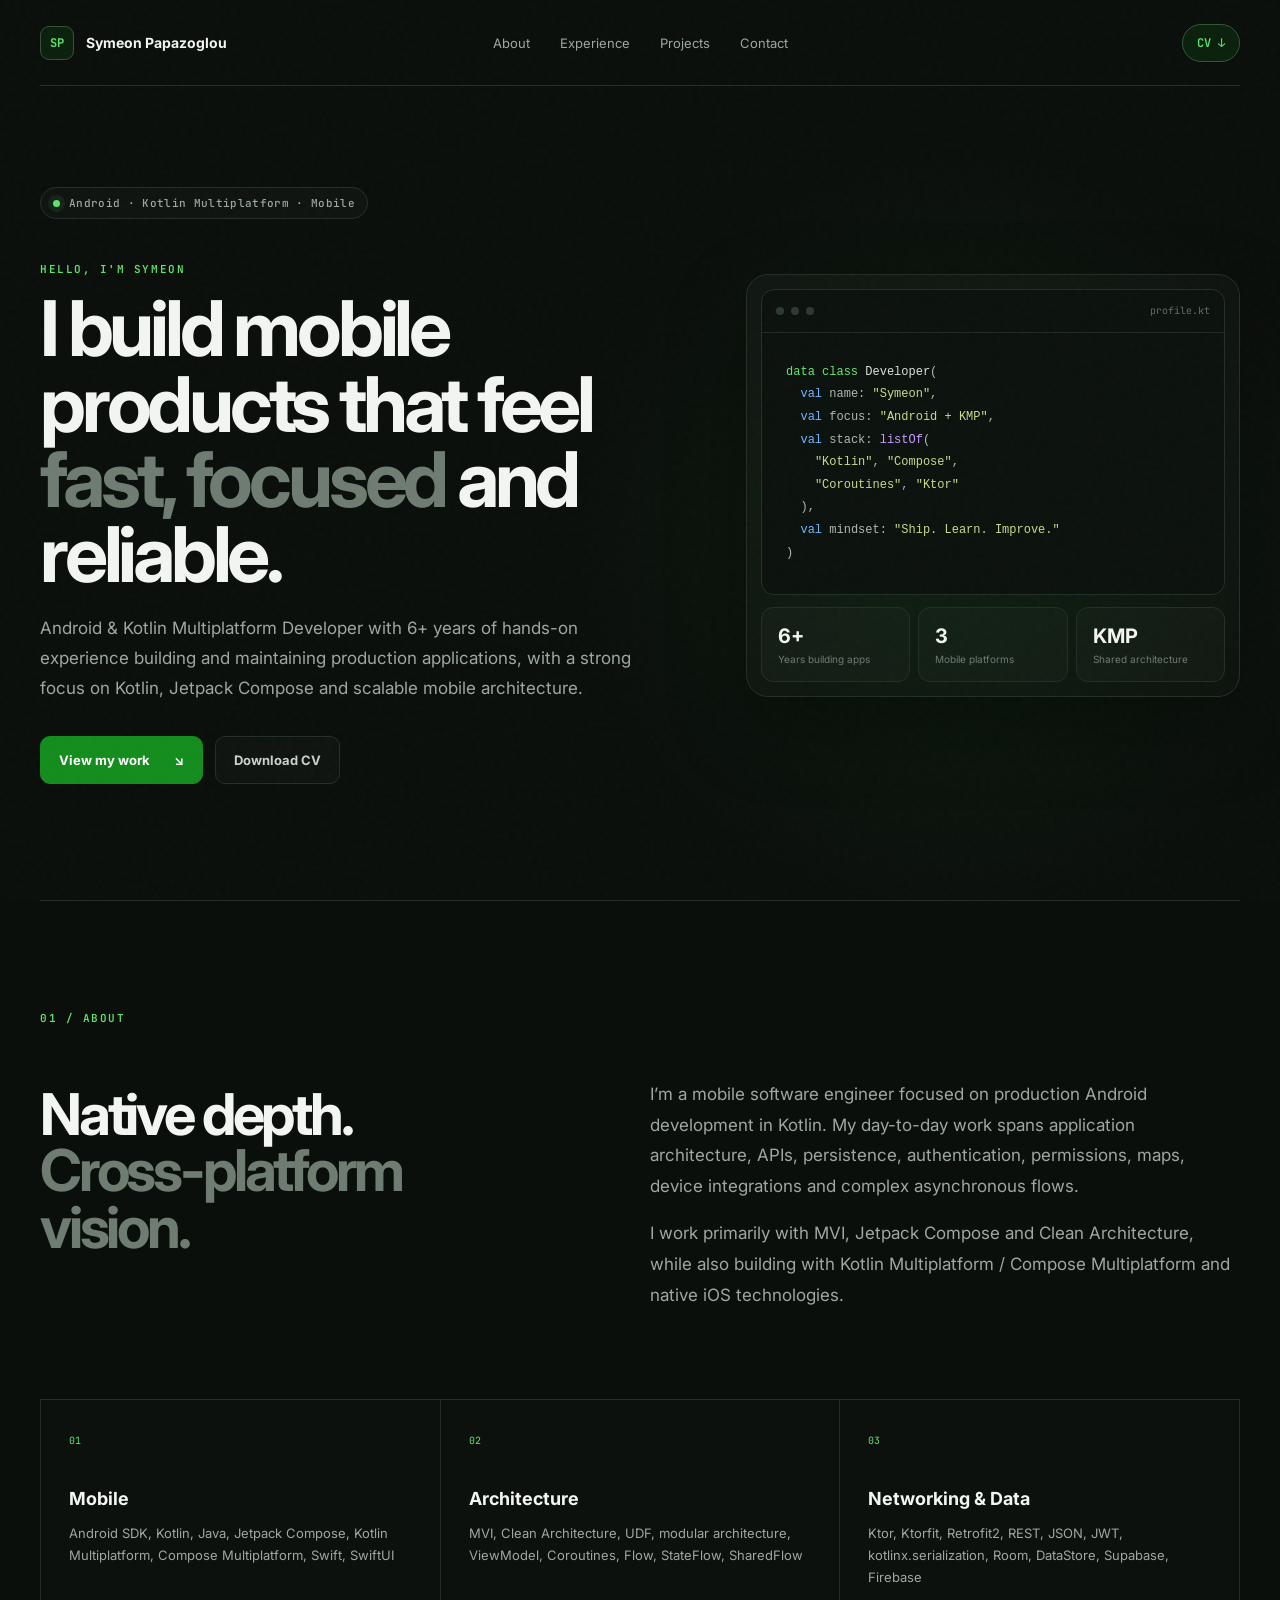
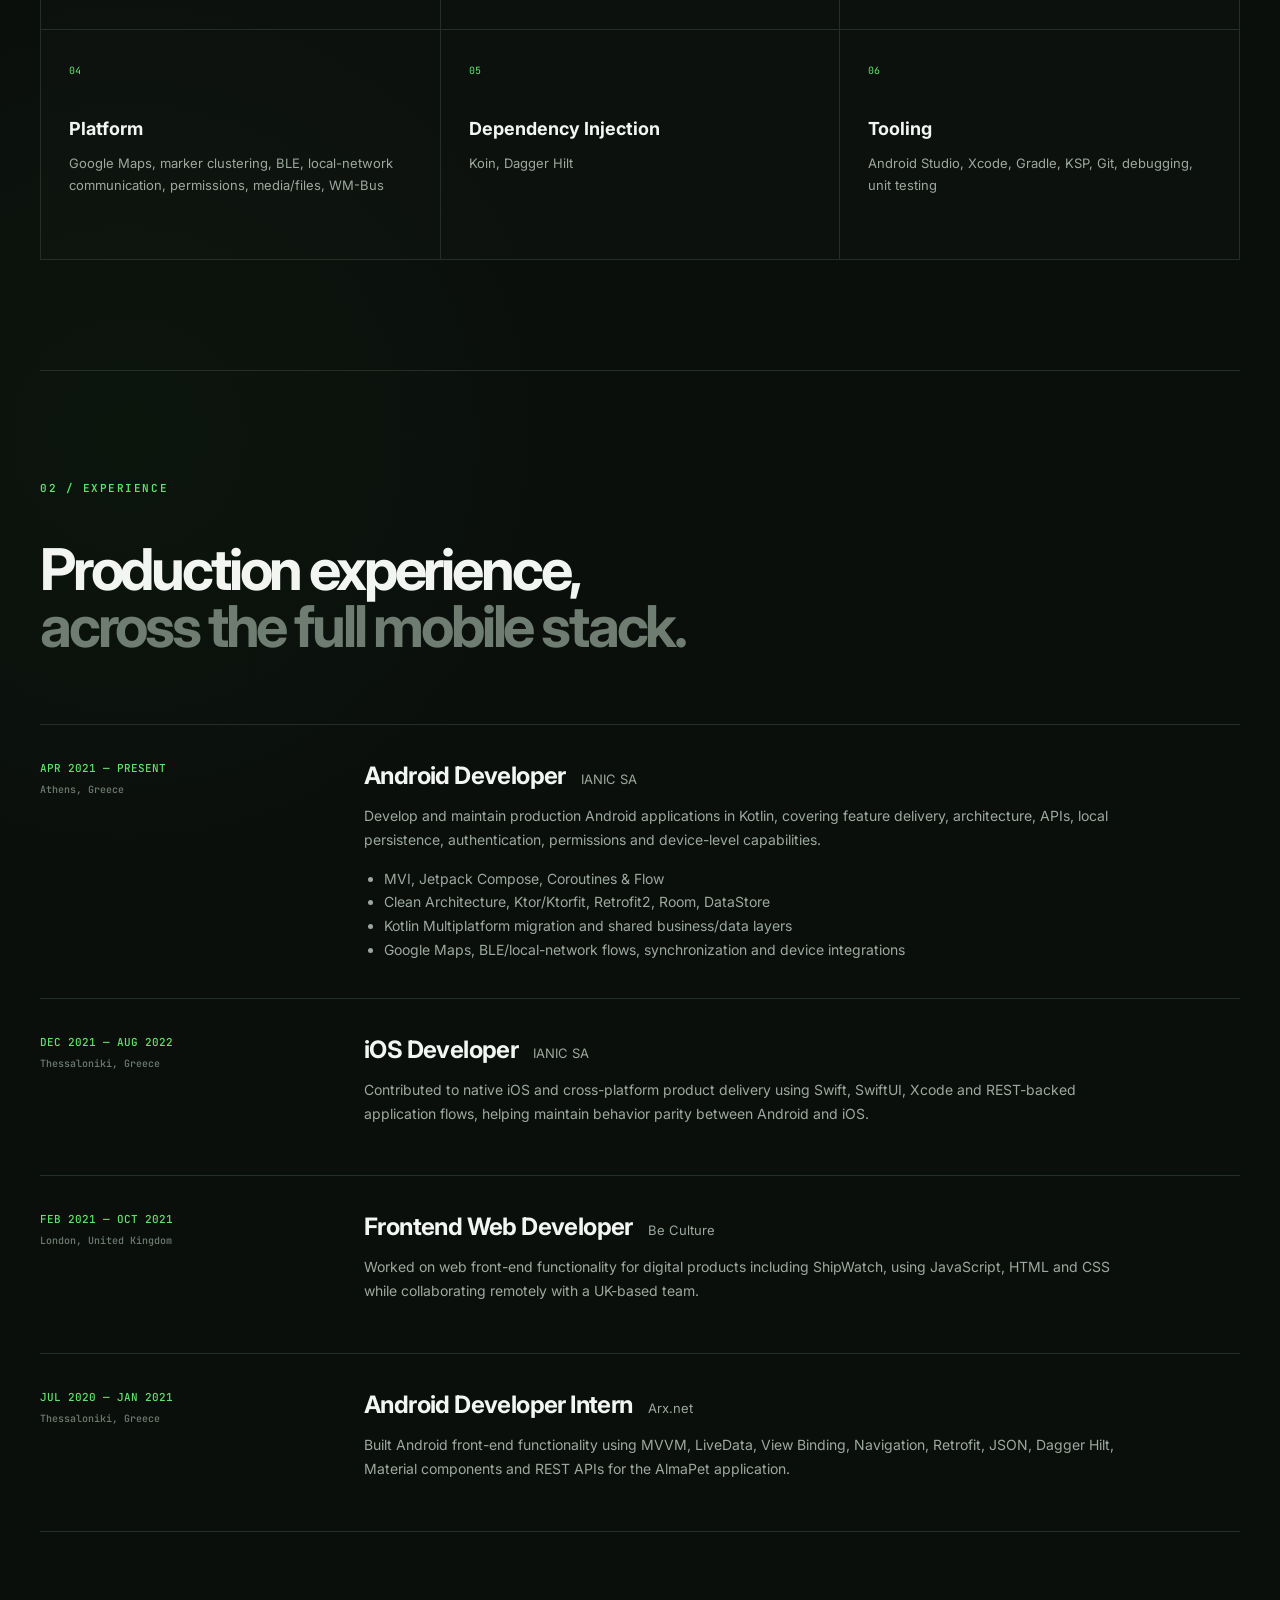
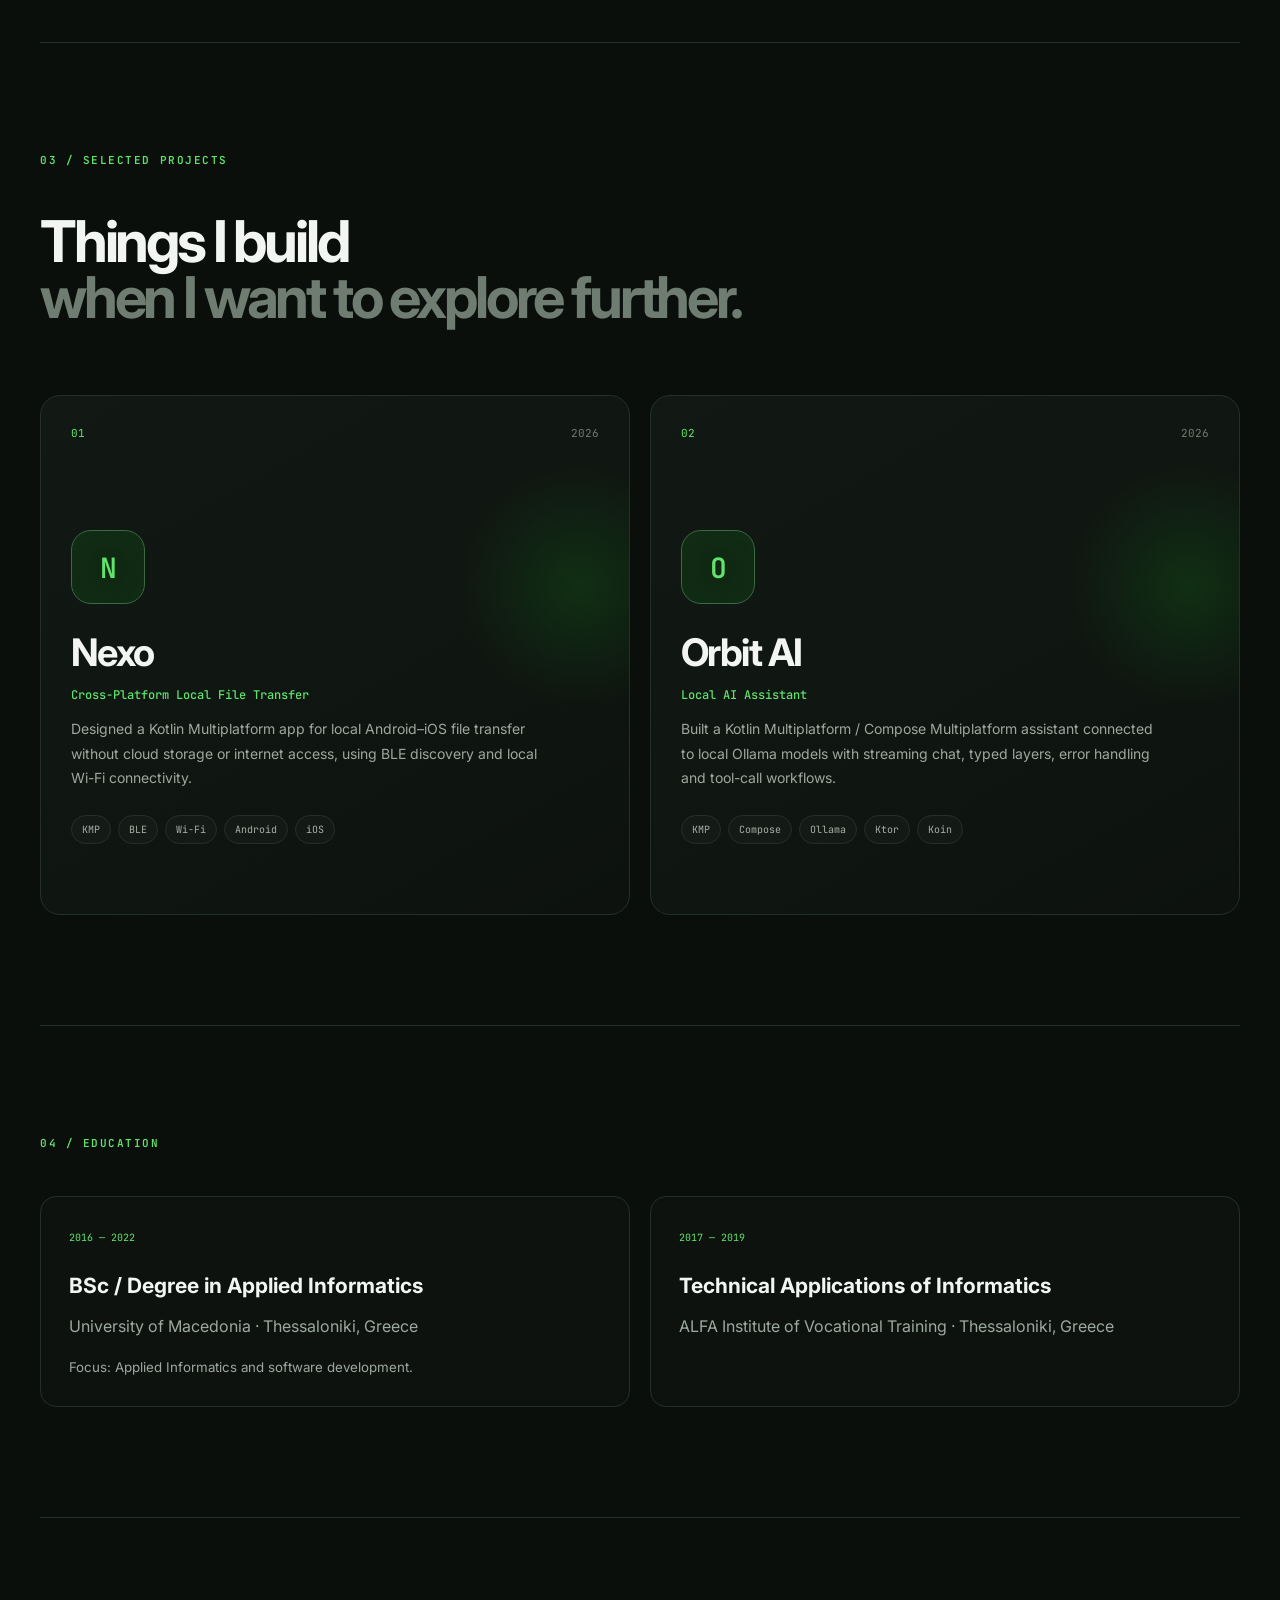
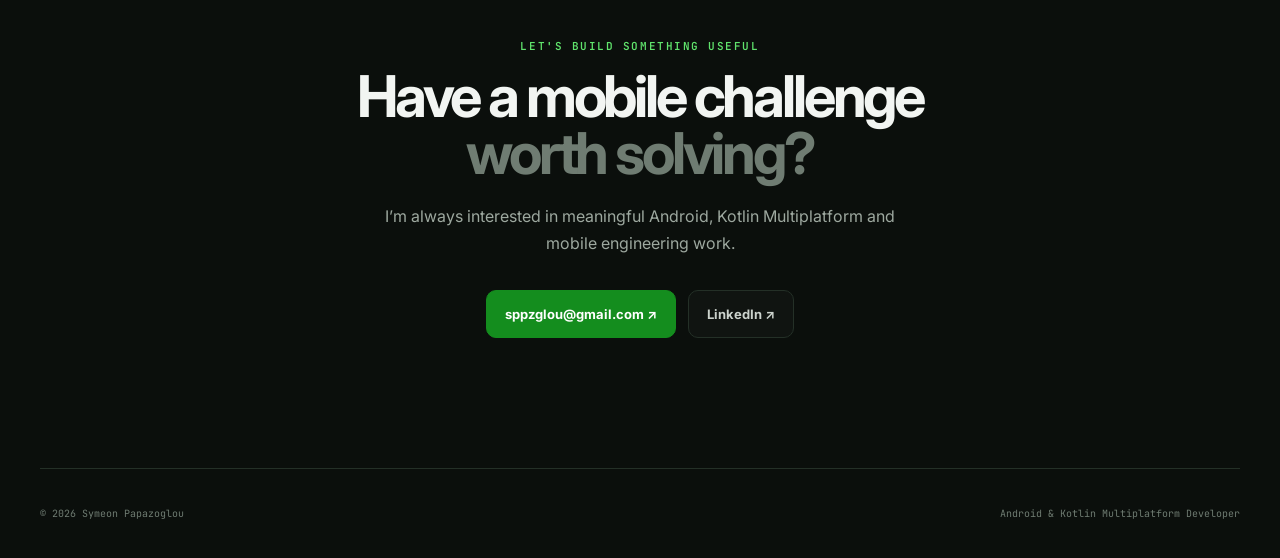
==== index.html @ 96998c51 "Initial commit" ====
<!doctype html>
<html lang="en">
<head>
  <meta charset="utf-8" />
  <meta name="viewport" content="width=device-width, initial-scale=1" />
  <meta name="description" content="Symeon Papazoglou — Android & Kotlin Multiplatform Developer. Mobile engineer focused on Kotlin, Jetpack Compose, KMP and scalable app architecture." />
  <meta name="theme-color" content="#0b0f0c" />
  <title>Symeon Papazoglou — Android & KMP Developer</title>
  <link rel="preconnect" href="https://fonts.googleapis.com">
  <link rel="preconnect" href="https://fonts.gstatic.com" crossorigin>
  <link href="https://fonts.googleapis.com/css2?family=Inter:wght@400;500;600;700;800&family=JetBrains+Mono:wght@400;500;600&display=swap" rel="stylesheet">
  <link rel="stylesheet" href="styles.css" />
</head>
<body>
  <div class="noise" aria-hidden="true"></div>
  <header class="site-header">
    <a class="brand" href="#top" aria-label="Home">
      <span class="brand-mark">SP</span>
      <span class="brand-text">Symeon Papazoglou</span>
    </a>
    <nav class="nav" aria-label="Primary navigation">
      <a href="#about">About</a>
      <a href="#experience">Experience</a>
      <a href="#projects">Projects</a>
      <a href="#contact">Contact</a>
    </nav>
    <a class="mini-cta" href="Symeon_Papazoglou_CV.pdf" download>CV ↓</a>
  </header>

  <main id="top">
    <section class="hero section-shell">
      <div class="hero-copy reveal">
        <div class="availability"><span></span> Android · Kotlin Multiplatform · Mobile</div>
        <p class="eyebrow">HELLO, I'M SYMEON</p>
        <h1>I build mobile products that feel <span>fast, focused</span> and reliable.</h1>
        <p class="hero-lead">Android & Kotlin Multiplatform Developer with 6+ years of hands-on experience building and maintaining production applications, with a strong focus on Kotlin, Jetpack Compose and scalable mobile architecture.</p>
        <div class="hero-actions">
          <a class="button primary" href="#projects">View my work <span>↘</span></a>
          <a class="button ghost" href="Symeon_Papazoglou_CV.pdf" download>Download CV</a>
        </div>
      </div>

      <aside class="hero-card reveal delay-1" aria-label="Developer profile card">
        <div class="code-window">
          <div class="window-bar"><i></i><i></i><i></i><span>profile.kt</span></div>
          <pre><code><span class="kw">data class</span> <span class="type">Developer</span>(
  <span class="prop">val</span> name: <span class="str">"Symeon"</span>,
  <span class="prop">val</span> focus: <span class="str">"Android + KMP"</span>,
  <span class="prop">val</span> stack: <span class="arr">listOf</span>(
    <span class="str">"Kotlin"</span>, <span class="str">"Compose"</span>,
    <span class="str">"Coroutines"</span>, <span class="str">"Ktor"</span>
  ),
  <span class="prop">val</span> mindset: <span class="str">"Ship. Learn. Improve."</span>
)</code></pre>
        </div>
        <div class="hero-stats">
          <div><strong>6+</strong><span>Years building apps</span></div>
          <div><strong>3</strong><span>Mobile platforms</span></div>
          <div><strong>KMP</strong><span>Shared architecture</span></div>
        </div>
      </aside>
    </section>

    <section id="about" class="about section-shell section-block">
      <div class="section-label reveal">01 / ABOUT</div>
      <div class="about-grid">
        <div class="about-title reveal"><h2>Native depth.<br><span>Cross-platform vision.</span></h2></div>
        <div class="about-copy reveal delay-1">
          <p>I’m a mobile software engineer focused on production Android development in Kotlin. My day-to-day work spans application architecture, APIs, persistence, authentication, permissions, maps, device integrations and complex asynchronous flows.</p>
          <p>I work primarily with MVI, Jetpack Compose and Clean Architecture, while also building with Kotlin Multiplatform / Compose Multiplatform and native iOS technologies.</p>
        </div>
      </div>

      <div class="skills-grid">
        <article class="skill-card reveal"><span class="skill-index">01</span><h3>Mobile</h3><p>Android SDK, Kotlin, Java, Jetpack Compose, Kotlin Multiplatform, Compose Multiplatform, Swift, SwiftUI</p></article>
        <article class="skill-card reveal delay-1"><span class="skill-index">02</span><h3>Architecture</h3><p>MVI, Clean Architecture, UDF, modular architecture, ViewModel, Coroutines, Flow, StateFlow, SharedFlow</p></article>
        <article class="skill-card reveal delay-2"><span class="skill-index">03</span><h3>Networking & Data</h3><p>Ktor, Ktorfit, Retrofit2, REST, JSON, JWT, kotlinx.serialization, Room, DataStore, Supabase, Firebase</p></article>
        <article class="skill-card reveal"><span class="skill-index">04</span><h3>Platform</h3><p>Google Maps, marker clustering, BLE, local-network communication, permissions, media/files, WM-Bus</p></article>
        <article class="skill-card reveal delay-1"><span class="skill-index">05</span><h3>Dependency Injection</h3><p>Koin, Dagger Hilt</p></article>
        <article class="skill-card reveal delay-2"><span class="skill-index">06</span><h3>Tooling</h3><p>Android Studio, Xcode, Gradle, KSP, Git, debugging, unit testing</p></article>
      </div>
    </section>

    <section id="experience" class="section-shell section-block">
      <div class="section-label reveal">02 / EXPERIENCE</div>
      <div class="section-heading reveal"><h2>Production experience,<br><span>across the full mobile stack.</span></h2></div>

      <div class="timeline">
        <article class="timeline-item reveal">
          <div class="time-meta"><span>APR 2021 — PRESENT</span><small>Athens, Greece</small></div>
          <div class="time-content"><div class="role-row"><h3>Android Developer</h3><span>IANIC SA</span></div><p>Develop and maintain production Android applications in Kotlin, covering feature delivery, architecture, APIs, local persistence, authentication, permissions and device-level capabilities.</p><ul><li>MVI, Jetpack Compose, Coroutines & Flow</li><li>Clean Architecture, Ktor/Ktorfit, Retrofit2, Room, DataStore</li><li>Kotlin Multiplatform migration and shared business/data layers</li><li>Google Maps, BLE/local-network flows, synchronization and device integrations</li></ul></div>
        </article>

        <article class="timeline-item reveal">
          <div class="time-meta"><span>DEC 2021 — AUG 2022</span><small>Thessaloniki, Greece</small></div>
          <div class="time-content"><div class="role-row"><h3>iOS Developer</h3><span>IANIC SA</span></div><p>Contributed to native iOS and cross-platform product delivery using Swift, SwiftUI, Xcode and REST-backed application flows, helping maintain behavior parity between Android and iOS.</p></div>
        </article>

        <article class="timeline-item reveal">
          <div class="time-meta"><span>FEB 2021 — OCT 2021</span><small>London, United Kingdom</small></div>
          <div class="time-content"><div class="role-row"><h3>Frontend Web Developer</h3><span>Be Culture</span></div><p>Worked on web front-end functionality for digital products including ShipWatch, using JavaScript, HTML and CSS while collaborating remotely with a UK-based team.</p></div>
        </article>

        <article class="timeline-item reveal">
          <div class="time-meta"><span>JUL 2020 — JAN 2021</span><small>Thessaloniki, Greece</small></div>
          <div class="time-content"><div class="role-row"><h3>Android Developer Intern</h3><span>Arx.net</span></div><p>Built Android front-end functionality using MVVM, LiveData, View Binding, Navigation, Retrofit, JSON, Dagger Hilt, Material components and REST APIs for the AlmaPet application.</p></div>
        </article>
      </div>
    </section>

    <section id="projects" class="section-shell section-block">
      <div class="section-label reveal">03 / SELECTED PROJECTS</div>
      <div class="section-heading reveal"><h2>Things I build<br><span>when I want to explore further.</span></h2></div>

      <div class="projects-grid">
        <article class="project-card reveal">
          <div class="project-top"><div class="project-number">01</div><div class="project-year">2026</div></div>
          <div class="project-icon">N</div>
          <h3>Nexo</h3>
          <p class="project-subtitle">Cross-Platform Local File Transfer</p>
          <p>Designed a Kotlin Multiplatform app for local Android–iOS file transfer without cloud storage or internet access, using BLE discovery and local Wi-Fi connectivity.</p>
          <div class="tags"><span>KMP</span><span>BLE</span><span>Wi-Fi</span><span>Android</span><span>iOS</span></div>
        </article>

        <article class="project-card reveal delay-1">
          <div class="project-top"><div class="project-number">02</div><div class="project-year">2026</div></div>
          <div class="project-icon">O</div>
          <h3>Orbit AI</h3>
          <p class="project-subtitle">Local AI Assistant</p>
          <p>Built a Kotlin Multiplatform / Compose Multiplatform assistant connected to local Ollama models with streaming chat, typed layers, error handling and tool-call workflows.</p>
          <div class="tags"><span>KMP</span><span>Compose</span><span>Ollama</span><span>Ktor</span><span>Koin</span></div>
        </article>
      </div>
    </section>

    <section class="section-shell section-block education-section">
      <div class="section-label reveal">04 / EDUCATION</div>
      <div class="edu-grid">
        <article class="edu-card reveal"><span>2016 — 2022</span><h3>BSc / Degree in Applied Informatics</h3><p>University of Macedonia · Thessaloniki, Greece</p><small>Focus: Applied Informatics and software development.</small></article>
        <article class="edu-card reveal delay-1"><span>2017 — 2019</span><h3>Technical Applications of Informatics</h3><p>ALFA Institute of Vocational Training · Thessaloniki, Greece</p></article>
      </div>
    </section>

    <section id="contact" class="contact section-shell section-block reveal">
      <p class="eyebrow">LET'S BUILD SOMETHING USEFUL</p>
      <h2>Have a mobile challenge<br><span>worth solving?</span></h2>
      <p class="contact-copy">I’m always interested in meaningful Android, Kotlin Multiplatform and mobile engineering work.</p>
      <div class="contact-actions">
        <a class="button primary" href="mailto:sppzglou@gmail.com">sppzglou@gmail.com ↗</a>
        <a class="button ghost" href="https://www.linkedin.com/in/symeon-papazoglou-49155b144" target="_blank" rel="noreferrer">LinkedIn ↗</a>
      </div>
    </section>
  </main>

  <footer class="footer section-shell">
    <span>© <span id="year"></span> Symeon Papazoglou</span>
    <span>Android & Kotlin Multiplatform Developer</span>
  </footer>

  <script src="script.js"></script>
</body>
</html>
---- styles.css ----
:root {
  --bg: #0b0f0c;
  --bg-soft: #101612;
  --panel: #121914;
  --panel-2: #151e17;
  --text: #f2f5f2;
  --muted: #9da89f;
  --muted-2: #6f7c72;
  --line: #243027;
  --accent: #148d1e;
  --accent-2: #60e36c;
  --accent-soft: rgba(20, 141, 30, .14);
  --max: 1200px;
}

* { box-sizing: border-box; }
html { scroll-behavior: smooth; }
body {
  margin: 0;
  background:
    radial-gradient(circle at 75% 10%, rgba(20,141,30,.11), transparent 24rem),
    radial-gradient(circle at 10% 38%, rgba(20,141,30,.05), transparent 28rem),
    var(--bg);
  color: var(--text);
  font-family: Inter, system-ui, sans-serif;
  -webkit-font-smoothing: antialiased;
}
a { color: inherit; text-decoration: none; }
::selection { background: var(--accent); color: #fff; }

.noise {
  position: fixed; inset: 0; pointer-events: none; opacity: .025; z-index: 20;
  background-image: url("data:image/svg+xml,%3Csvg viewBox='0 0 180 180' xmlns='http://www.w3.org/2000/svg'%3E%3Cfilter id='n'%3E%3CfeTurbulence type='fractalNoise' baseFrequency='.9' numOctaves='2' stitchTiles='stitch'/%3E%3C/filter%3E%3Crect width='100%25' height='100%25' filter='url(%23n)' opacity='.8'/%3E%3C/svg%3E");
}
.section-shell { width: min(calc(100% - 48px), var(--max)); margin-inline: auto; }
.section-block { padding: 110px 0; border-top: 1px solid var(--line); }

.site-header {
  width: min(calc(100% - 48px), var(--max)); height: 86px; margin-inline: auto;
  display: grid; grid-template-columns: 1fr auto 1fr; align-items: center;
  border-bottom: 1px solid var(--line); position: relative; z-index: 10;
}
.brand { display: inline-flex; align-items: center; gap: 12px; font-weight: 700; justify-self: start; }
.brand-mark { width: 34px; height: 34px; border: 1px solid #35513a; border-radius: 9px; display: grid; place-items: center; font-family: "JetBrains Mono"; color: var(--accent-2); font-size: 12px; background: var(--accent-soft); }
.brand-text { font-size: 14px; }
.nav { display: flex; gap: 30px; color: var(--muted); font-size: 13px; }
.nav a { transition: .2s ease; }
.nav a:hover { color: var(--text); }
.mini-cta { justify-self: end; font: 600 12px "JetBrains Mono"; color: var(--accent-2); border: 1px solid #2e5933; background: var(--accent-soft); padding: 10px 14px; border-radius: 999px; }

.hero { min-height: calc(100vh - 86px); display: grid; grid-template-columns: 1.1fr .9fr; gap: 8vw; align-items: center; padding: 85px 0 100px; }
.availability { display: inline-flex; align-items: center; gap: 9px; border: 1px solid var(--line); background: rgba(255,255,255,.02); color: var(--muted); border-radius: 999px; padding: 8px 12px; font: 500 11px "JetBrains Mono"; letter-spacing: .03em; margin-bottom: 32px; }
.availability span { width: 7px; height: 7px; border-radius: 50%; background: var(--accent-2); box-shadow: 0 0 0 5px rgba(96,227,108,.08); }
.eyebrow, .section-label { font: 600 11px "JetBrains Mono"; letter-spacing: .14em; color: var(--accent-2); }
.hero h1, .section-heading h2, .about-title h2, .contact h2 { margin: 15px 0 22px; font-size: clamp(44px, 6vw, 79px); letter-spacing: -.055em; line-height: .98; font-weight: 700; }
.hero h1 span, .section-heading h2 span, .about-title h2 span, .contact h2 span { color: var(--muted-2); }
.hero-lead { max-width: 720px; font-size: 17px; line-height: 1.75; color: var(--muted); }
.hero-actions, .contact-actions { margin-top: 32px; display: flex; gap: 12px; flex-wrap: wrap; }
.button { min-height: 48px; padding: 0 18px; display: inline-flex; align-items: center; justify-content: center; border-radius: 10px; font-size: 13px; font-weight: 700; transition: .25s ease; }
.button.primary { background: var(--accent); color: white; border: 1px solid var(--accent); }
.button.primary:hover { transform: translateY(-2px); filter: brightness(1.12); }
.button.primary span { margin-left: 24px; }
.button.ghost { border: 1px solid var(--line); color: #cbd2cc; background: rgba(255,255,255,.02); }
.button.ghost:hover { border-color: #3d4c40; color: white; }

.hero-card { border: 1px solid var(--line); background: linear-gradient(150deg, rgba(255,255,255,.025), rgba(255,255,255,.008)); border-radius: 22px; padding: 14px; box-shadow: 0 30px 80px rgba(0,0,0,.3); }
.code-window { overflow: hidden; border: 1px solid #233027; border-radius: 13px; background: #0c120e; }
.window-bar { height: 43px; border-bottom: 1px solid #202b23; display: flex; align-items: center; padding: 0 14px; gap: 7px; color: #607064; font: 10px "JetBrains Mono"; }
.window-bar i { width: 8px; height: 8px; border-radius: 50%; background: #2d3a30; }
.window-bar span { margin-left: auto; }
pre { margin: 0; padding: 28px 24px 30px; overflow: auto; color: #aeb9b0; font: 500 12px/1.8 "JetBrains Mono"; }
.kw { color: #69e674; } .type { color: #d8e3d9; } .prop { color: #6fb7ff; } .str { color: #c7dc87; } .arr { color: #c79cff; }
.hero-stats { display: grid; grid-template-columns: repeat(3,1fr); gap: 8px; margin-top: 12px; }
.hero-stats div { background: rgba(255,255,255,.02); border: 1px solid var(--line); border-radius: 12px; padding: 16px; }
.hero-stats strong { display: block; color: var(--text); font-size: 20px; }
.hero-stats span { display: block; color: var(--muted-2); font-size: 10px; margin-top: 5px; }

.section-label { margin-bottom: 46px; }
.about-grid { display: grid; grid-template-columns: .9fr 1.1fr; gap: 10vw; align-items: start; }
.about-title h2, .section-heading h2, .contact h2 { font-size: clamp(38px, 4.5vw, 65px); }
.about-copy { color: var(--muted); font-size: 17px; line-height: 1.8; }
.about-copy p:first-child { margin-top: 8px; }
.skills-grid { margin-top: 72px; display: grid; grid-template-columns: repeat(3, 1fr); border-top: 1px solid var(--line); border-left: 1px solid var(--line); }
.skill-card { min-height: 230px; padding: 28px; border-right: 1px solid var(--line); border-bottom: 1px solid var(--line); background: rgba(255,255,255,.008); transition: .25s ease; }
.skill-card:hover { background: var(--accent-soft); }
.skill-index { font: 10px "JetBrains Mono"; color: var(--accent-2); }
.skill-card h3 { margin: 40px 0 13px; font-size: 18px; }
.skill-card p { color: var(--muted); font-size: 13px; line-height: 1.7; margin: 0; }

.section-heading { max-width: 850px; margin-bottom: 70px; }
.timeline { border-top: 1px solid var(--line); }
.timeline-item { display: grid; grid-template-columns: 27% 73%; padding: 36px 0; border-bottom: 1px solid var(--line); }
.time-meta { display: flex; flex-direction: column; gap: 8px; font: 500 11px "JetBrains Mono"; color: var(--accent-2); }
.time-meta small { color: var(--muted-2); font-size: 10px; }
.time-content { padding-right: 8vw; }
.role-row { display: flex; align-items: baseline; gap: 15px; flex-wrap: wrap; }
.role-row h3 { margin: 0; font-size: 24px; letter-spacing: -.025em; }
.role-row span { color: var(--muted); font-size: 13px; }
.time-content p, .time-content li { color: var(--muted); font-size: 14px; line-height: 1.7; }
.time-content ul { margin: 15px 0 0; padding-left: 20px; }

.projects-grid { display: grid; grid-template-columns: 1fr 1fr; gap: 20px; }
.project-card { position: relative; overflow: hidden; min-height: 520px; border: 1px solid var(--line); border-radius: 20px; padding: 30px; background: linear-gradient(150deg, #121914, #0d120e); }
.project-card::after { content:""; position: absolute; width: 260px; height: 260px; right: -80px; top: 60px; background: radial-gradient(circle, rgba(20,141,30,.22), transparent 67%); }
.project-top { display: flex; justify-content: space-between; font: 11px "JetBrains Mono"; color: var(--muted-2); }
.project-number { color: var(--accent-2); }
.project-icon { width: 74px; height: 74px; margin: 90px 0 25px; border: 1px solid #3a6a40; border-radius: 20px; display: grid; place-items: center; font: 600 28px "JetBrains Mono"; background: var(--accent-soft); color: var(--accent-2); box-shadow: inset 0 0 35px rgba(20,141,30,.07); }
.project-card h3 { font-size: 38px; letter-spacing: -.04em; margin: 0 0 5px; }
.project-subtitle { color: var(--accent-2)!important; font: 500 12px "JetBrains Mono"!important; }
.project-card p { color: var(--muted); font-size: 14px; line-height: 1.75; max-width: 90%; }
.tags { display: flex; flex-wrap: wrap; gap: 7px; margin-top: 24px; }
.tags span { border: 1px solid var(--line); background: rgba(255,255,255,.02); color: #a7b1a9; border-radius: 999px; padding: 7px 10px; font: 10px "JetBrains Mono"; }

.edu-grid { display: grid; grid-template-columns: 1fr 1fr; gap: 20px; }
.edu-card { border: 1px solid var(--line); border-radius: 16px; padding: 28px; background: rgba(255,255,255,.01); }
.edu-card > span { color: var(--accent-2); font: 10px "JetBrains Mono"; }
.edu-card h3 { font-size: 21px; margin: 28px 0 8px; }
.edu-card p, .edu-card small { color: var(--muted); line-height: 1.6; }

.contact { text-align: center; padding-bottom: 130px; }
.contact h2 { margin-inline: auto; max-width: 900px; }
.contact-copy { max-width: 560px; margin: 0 auto; color: var(--muted); font-size: 16px; line-height: 1.7; }
.contact-actions { justify-content: center; }
.footer { min-height: 90px; border-top: 1px solid var(--line); display: flex; align-items: center; justify-content: space-between; color: var(--muted-2); font: 10px "JetBrains Mono"; }

.reveal { opacity: 0; transform: translateY(18px); transition: opacity .7s ease, transform .7s ease; }
.reveal.visible { opacity: 1; transform: translateY(0); }
.delay-1 { transition-delay: .08s; } .delay-2 { transition-delay: .16s; }

@media (max-width: 900px) {
  .nav { display: none; }
  .site-header { grid-template-columns: 1fr auto; }
  .hero { grid-template-columns: 1fr; min-height: auto; gap: 55px; }
  .hero-card { max-width: 650px; }
  .about-grid, .projects-grid, .edu-grid { grid-template-columns: 1fr; }
  .skills-grid { grid-template-columns: 1fr 1fr; }
  .timeline-item { grid-template-columns: 1fr; gap: 24px; }
  .time-content { padding-right: 0; }
}

@media (max-width: 600px) {
  .section-shell, .site-header { width: min(calc(100% - 30px), var(--max)); }
  .brand-text { display: none; }
  .section-block { padding: 82px 0; }
  .hero { padding: 62px 0 78px; }
  .hero h1 { font-size: 46px; }
  .hero-lead { font-size: 15px; }
  .hero-actions .button, .contact-actions .button { width: 100%; }
  .hero-stats { grid-template-columns: 1fr; }
  pre { font-size: 10px; padding: 22px 17px; }
  .skills-grid { grid-template-columns: 1fr; }
  .skill-card { min-height: 195px; }
  .project-card { min-height: 480px; padding: 24px; }
  .project-icon { margin-top: 65px; }
  .footer { flex-direction: column; justify-content: center; gap: 8px; text-align: center; }
}
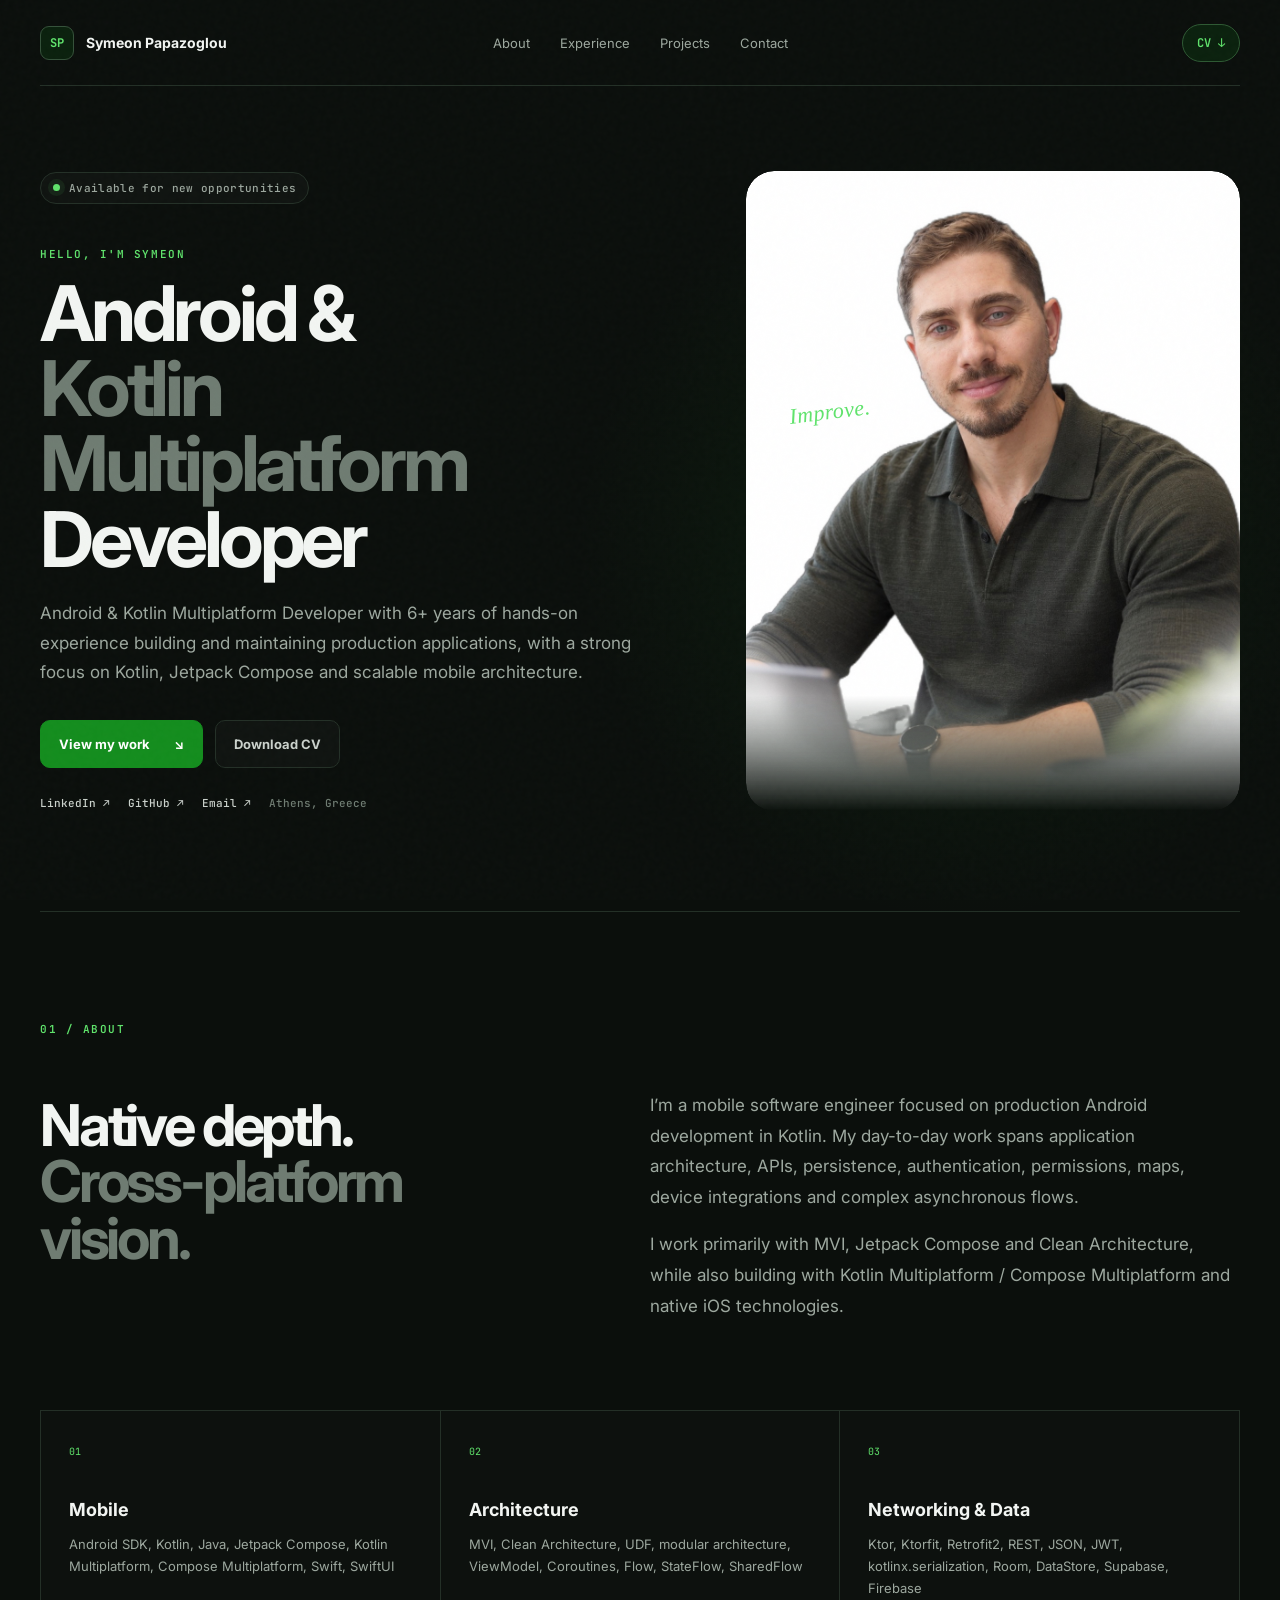
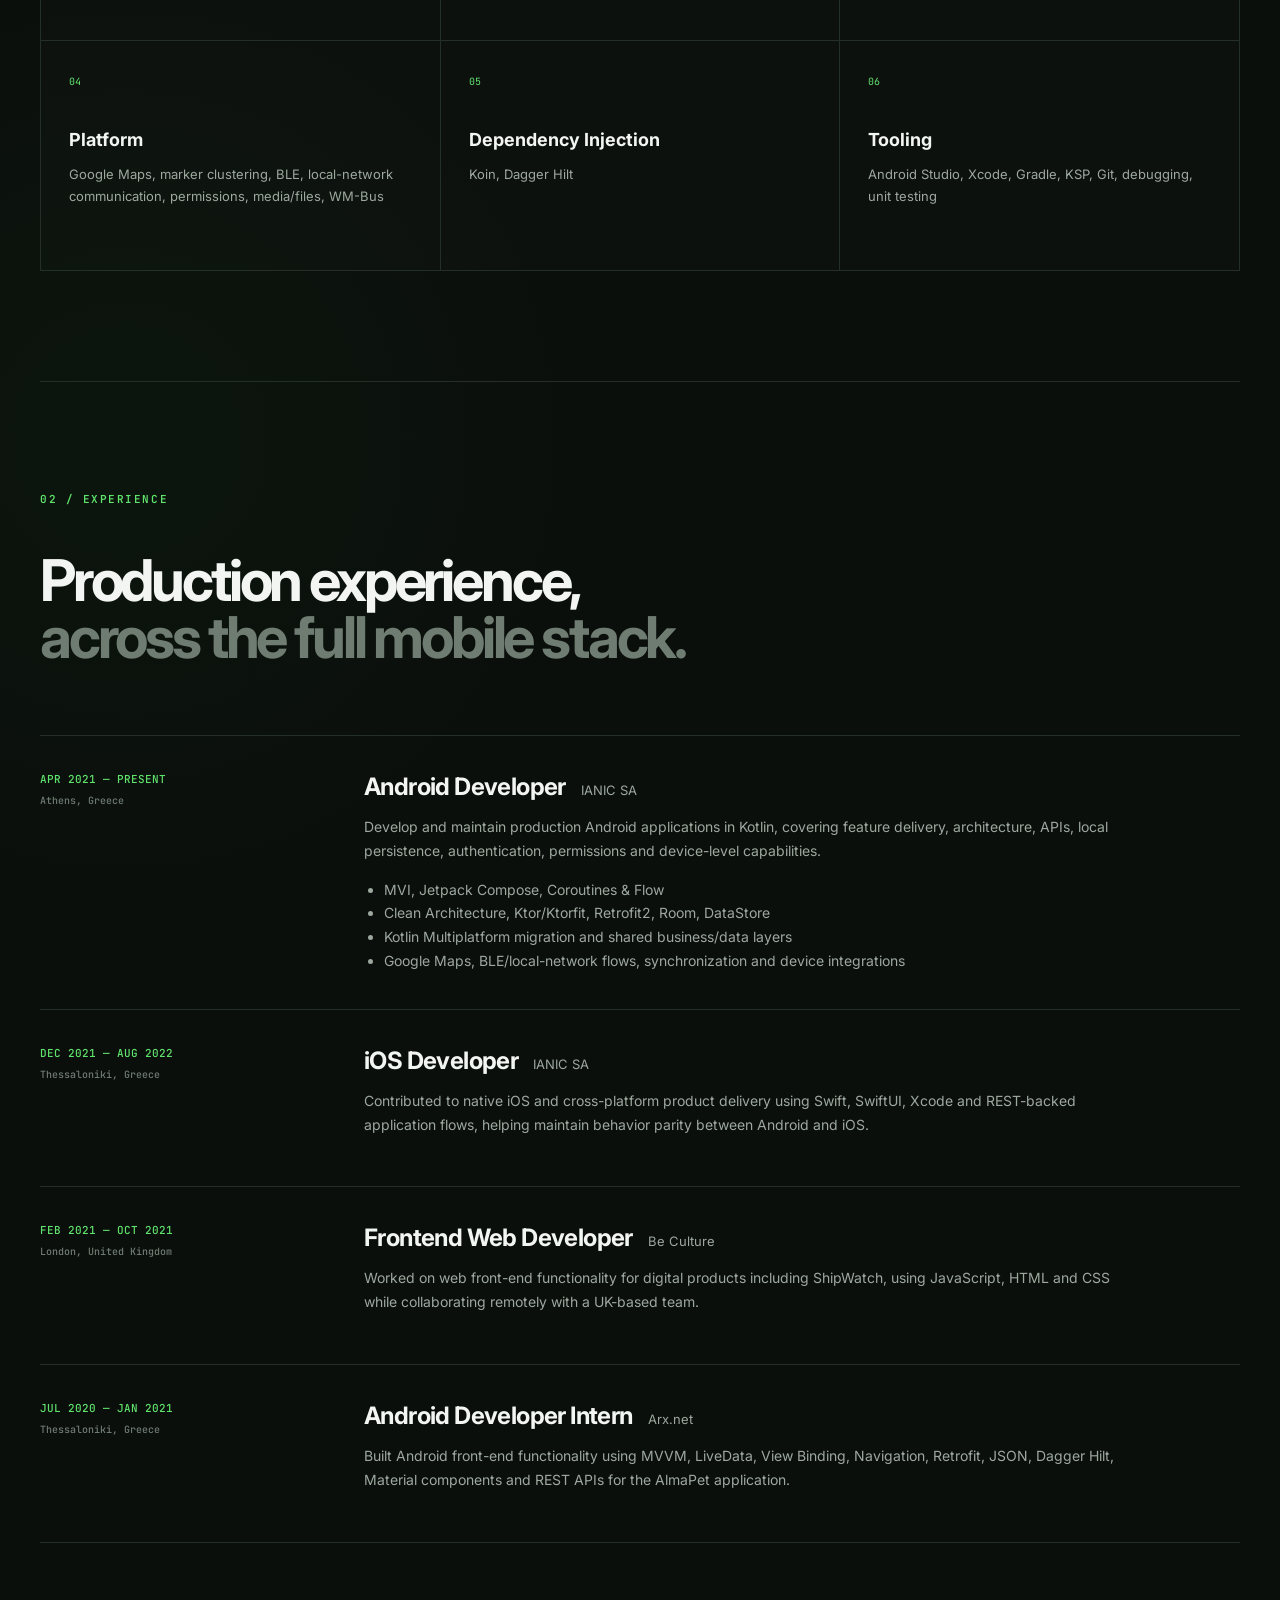
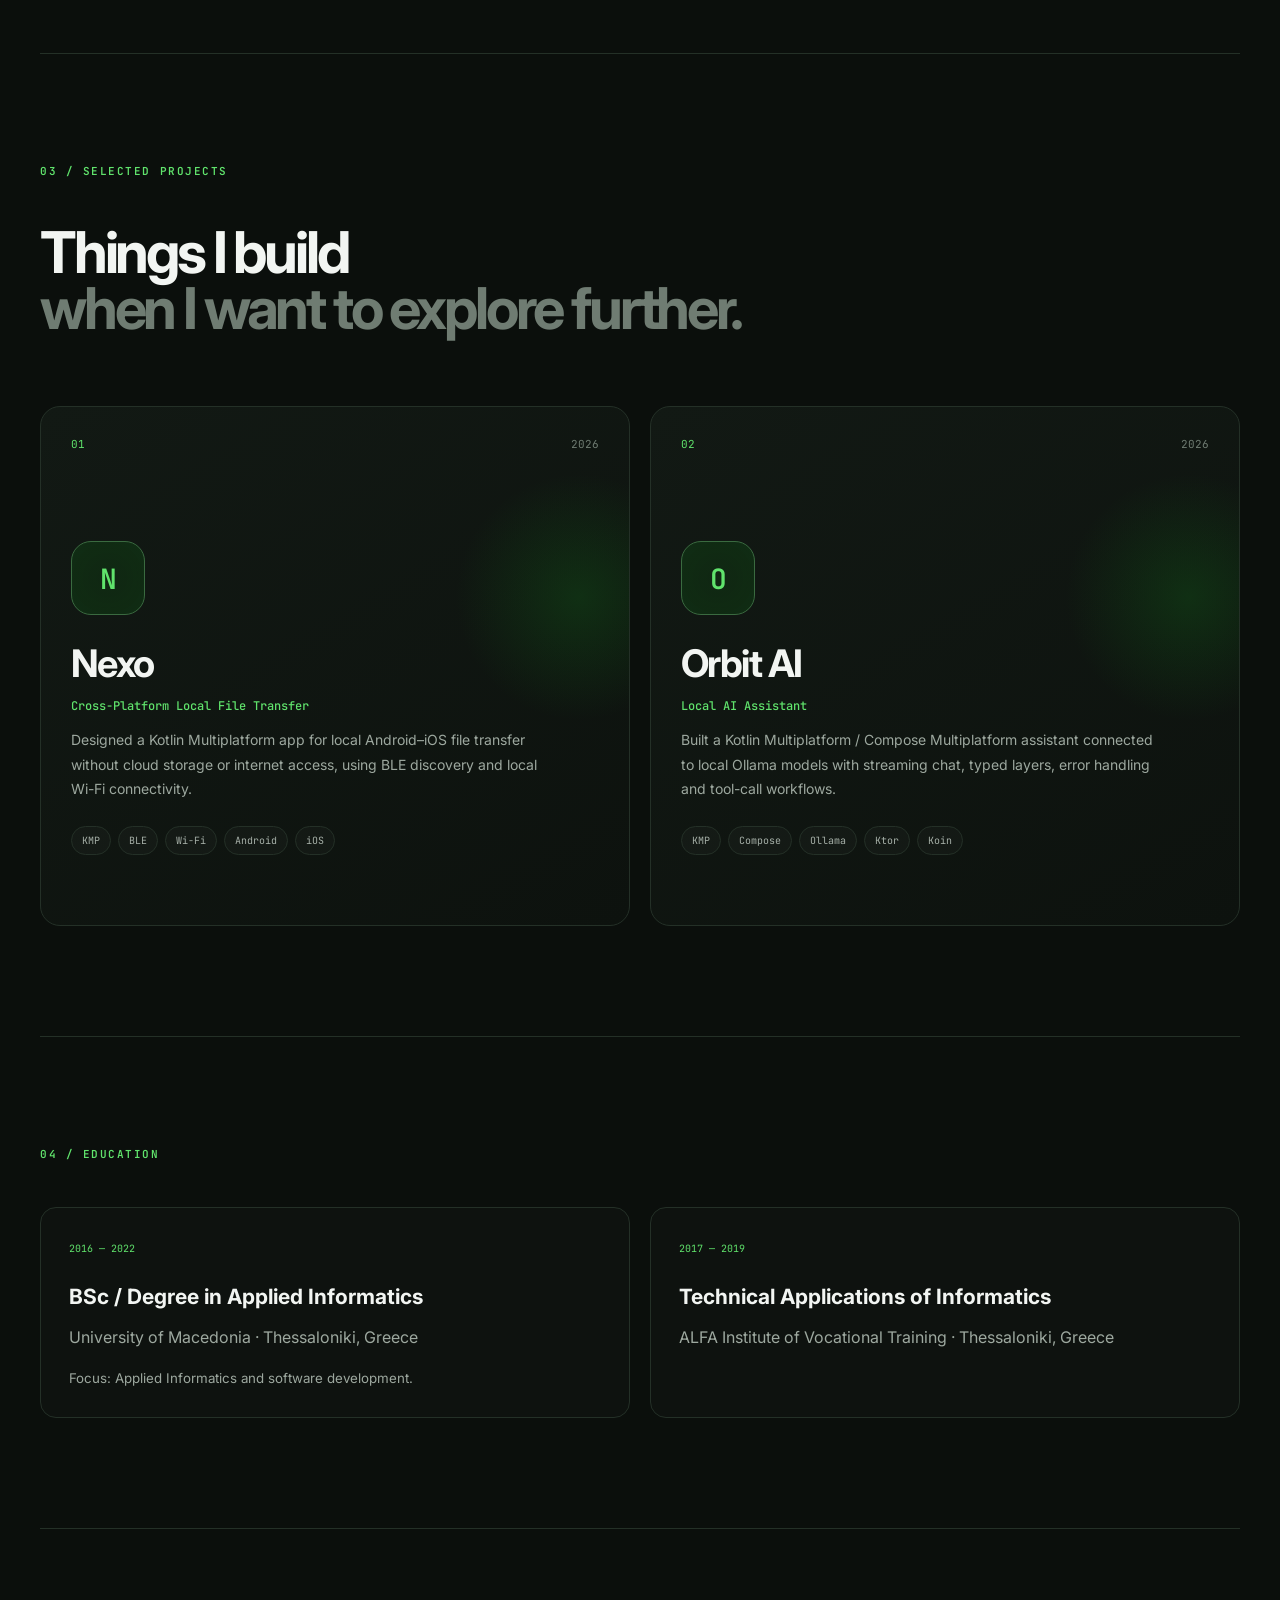
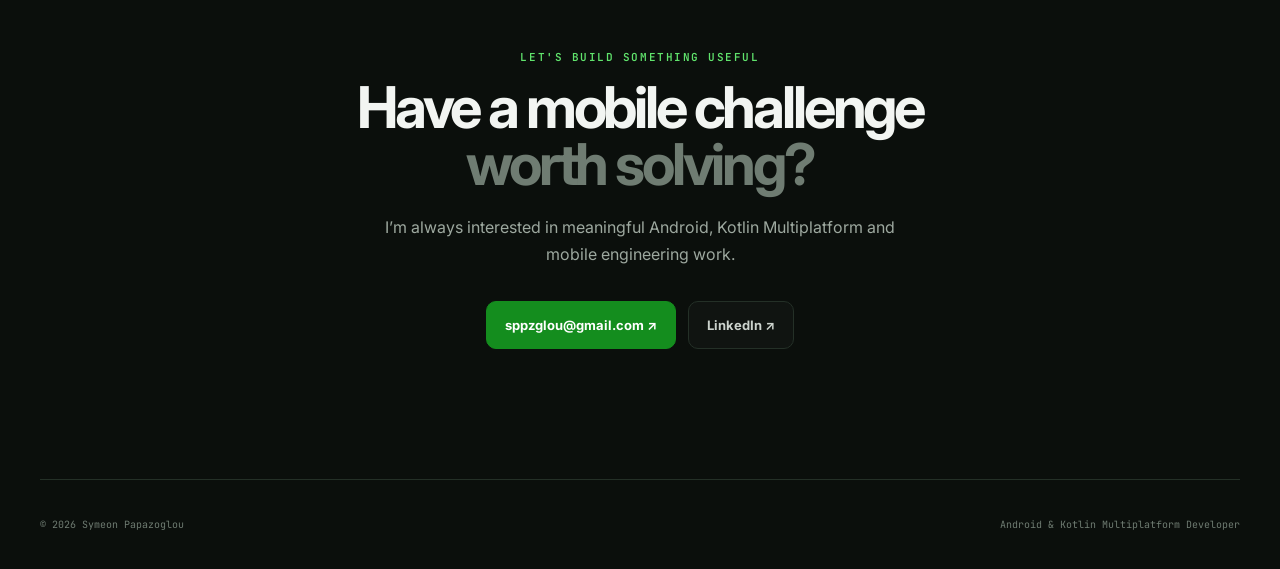
==== commit a3f3bb17: "add profile image" ====
--- a/index.html
+++ b/index.html
@@ -30,33 +30,27 @@
   <main id="top">
     <section class="hero section-shell">
       <div class="hero-copy reveal">
-        <div class="availability"><span></span> Android · Kotlin Multiplatform · Mobile</div>
+        <div class="availability"><span></span> Available for new opportunities</div>
         <p class="eyebrow">HELLO, I'M SYMEON</p>
-        <h1>I build mobile products that feel <span>fast, focused</span> and reliable.</h1>
+        <h1>Android &amp;<br><span>Kotlin Multiplatform</span><br>Developer</h1>
         <p class="hero-lead">Android & Kotlin Multiplatform Developer with 6+ years of hands-on experience building and maintaining production applications, with a strong focus on Kotlin, Jetpack Compose and scalable mobile architecture.</p>
         <div class="hero-actions">
           <a class="button primary" href="#projects">View my work <span>↘</span></a>
           <a class="button ghost" href="Symeon_Papazoglou_CV.pdf" download>Download CV</a>
         </div>
+        <div aria-label="Profile links" class="hero-links">
+          <a href="https://www.linkedin.com/in/symeon-papazoglou-49155b144" rel="noreferrer" target="_blank">LinkedIn ↗</a>
+          <a href="https://github.com/ppzglou" rel="noreferrer" target="_blank">GitHub ↗</a>
+          <a href="mailto:sppzglou@gmail.com">Email ↗</a>
+          <span>Athens, Greece</span>
+        </div>
       </div>
 
-      <aside class="hero-card reveal delay-1" aria-label="Developer profile card">
-        <div class="code-window">
-          <div class="window-bar"><i></i><i></i><i></i><span>profile.kt</span></div>
-          <pre><code><span class="kw">data class</span> <span class="type">Developer</span>(
-  <span class="prop">val</span> name: <span class="str">"Symeon"</span>,
-  <span class="prop">val</span> focus: <span class="str">"Android + KMP"</span>,
-  <span class="prop">val</span> stack: <span class="arr">listOf</span>(
-    <span class="str">"Kotlin"</span>, <span class="str">"Compose"</span>,
-    <span class="str">"Coroutines"</span>, <span class="str">"Ktor"</span>
-  ),
-  <span class="prop">val</span> mindset: <span class="str">"Ship. Learn. Improve."</span>
-)</code></pre>
-        </div>
-        <div class="hero-stats">
-          <div><strong>6+</strong><span>Years building apps</span></div>
-          <div><strong>3</strong><span>Mobile platforms</span></div>
-          <div><strong>KMP</strong><span>Shared architecture</span></div>
+      <aside aria-label="Portrait of Symeon Papazoglou" class="hero-portrait reveal delay-1">
+        <div aria-hidden="true" class="portrait-glow"></div>
+        <img alt="Symeon Papazoglou" src="profile.jpeg" />
+        <div aria-hidden="true" class="portrait-note">
+          <span>Build.</span><span>Create.</span><span>Improve.</span>
         </div>
       </aside>
     </section>
--- a/styles.css
+++ b/styles.css
@@ -154,3 +154,82 @@
   .project-icon { margin-top: 65px; }
   .footer { flex-direction: column; justify-content: center; gap: 8px; text-align: center; }
 }
+
+/* Portrait hero */
+.hero-portrait {
+  position: relative;
+  min-height: 640px;
+  align-self: stretch;
+  display: flex;
+  align-items: flex-end;
+  justify-content: center;
+  overflow: hidden;
+  border-radius: 28px;
+  isolation: isolate;
+}
+.hero-portrait::before {
+  content: "";
+  position: absolute;
+  inset: 7% 0 0;
+  z-index: -2;
+  border-radius: 50% 50% 28px 28px;
+  background: radial-gradient(circle at 55% 38%, rgba(20,141,30,.34), rgba(20,141,30,.09) 42%, transparent 72%);
+  filter: blur(4px);
+}
+.portrait-glow {
+  position: absolute;
+  width: 74%;
+  aspect-ratio: 1;
+  top: 10%;
+  left: 16%;
+  border-radius: 50%;
+  background: radial-gradient(circle, rgba(96,227,108,.18), rgba(20,141,30,.06) 48%, transparent 72%);
+  filter: blur(20px);
+  z-index: -1;
+}
+.hero-portrait img {
+  display: block;
+  width: 100%;
+  height: 100%;
+  min-height: 640px;
+  object-fit: cover;
+  object-position: 52% 28%;
+  border-radius: 28px;
+  -webkit-mask-image: linear-gradient(to bottom, #000 0%, #000 82%, transparent 100%);
+  mask-image: linear-gradient(to bottom, #000 0%, #000 82%, transparent 100%);
+}
+.portrait-note {
+  position: absolute;
+  left: 2%;
+  top: 28%;
+  display: flex;
+  flex-direction: column;
+  transform: rotate(-7deg);
+  color: rgba(255,255,255,.52);
+  font: italic 500 22px/1.15 Georgia, serif;
+  letter-spacing: .02em;
+}
+.portrait-note span:nth-child(2) { margin-left: 15px; }
+.portrait-note span:nth-child(3) { margin-left: 30px; color: var(--accent-2); }
+.hero-links {
+  margin-top: 28px;
+  display: flex;
+  align-items: center;
+  gap: 18px;
+  flex-wrap: wrap;
+  color: var(--muted-2);
+  font: 500 11px "JetBrains Mono";
+}
+.hero-links a { color: #cbd2cc; transition: .2s ease; }
+.hero-links a:hover { color: var(--accent-2); }
+
+@media (max-width: 900px) {
+  .hero-portrait { min-height: 580px; max-width: 650px; }
+  .hero-portrait img { min-height: 580px; }
+}
+@media (max-width: 600px) {
+  .hero-portrait { min-height: 470px; border-radius: 20px; }
+  .hero-portrait img { min-height: 470px; border-radius: 20px; object-position: 52% 20%; }
+  .portrait-note { font-size: 17px; top: 24%; left: 3%; }
+  .hero-links { gap: 13px; }
+}
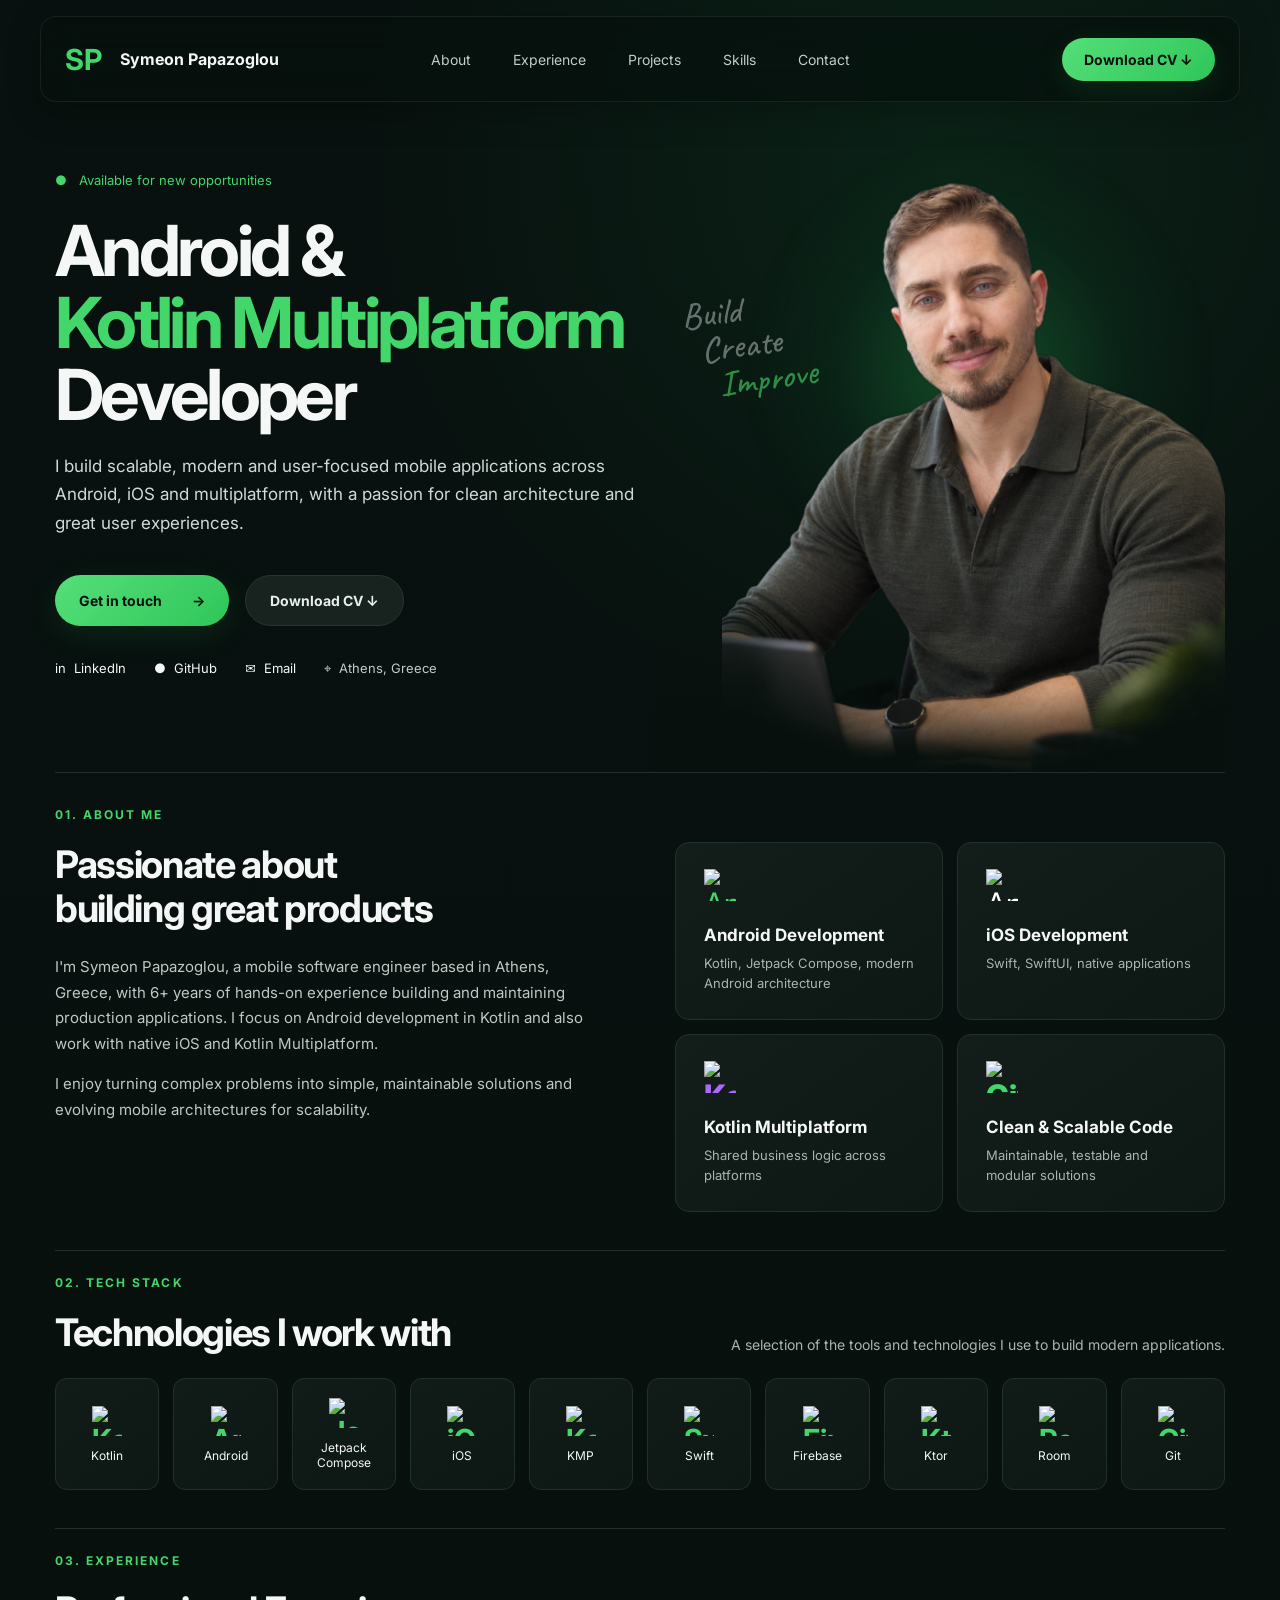
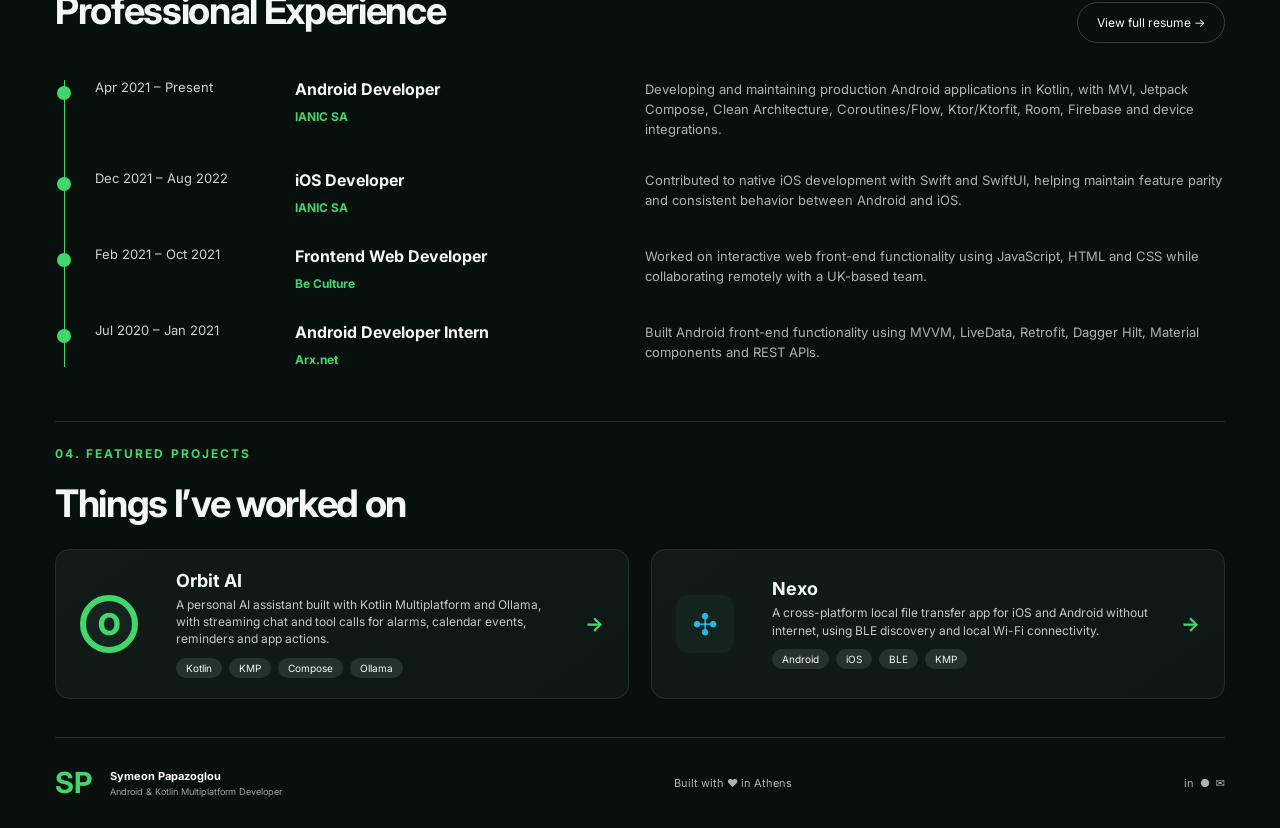
==== commit 1b0c09ef: "ui changes" ====
--- a/index.html
+++ b/index.html
@@ -1,156 +1,14 @@
-<!doctype html>
-<html lang="en">
-<head>
-  <meta charset="utf-8" />
-  <meta name="viewport" content="width=device-width, initial-scale=1" />
-  <meta name="description" content="Symeon Papazoglou — Android & Kotlin Multiplatform Developer. Mobile engineer focused on Kotlin, Jetpack Compose, KMP and scalable app architecture." />
-  <meta name="theme-color" content="#0b0f0c" />
-  <title>Symeon Papazoglou — Android & KMP Developer</title>
-  <link rel="preconnect" href="https://fonts.googleapis.com">
-  <link rel="preconnect" href="https://fonts.gstatic.com" crossorigin>
-  <link href="https://fonts.googleapis.com/css2?family=Inter:wght@400;500;600;700;800&family=JetBrains+Mono:wght@400;500;600&display=swap" rel="stylesheet">
-  <link rel="stylesheet" href="styles.css" />
-</head>
-<body>
-  <div class="noise" aria-hidden="true"></div>
-  <header class="site-header">
-    <a class="brand" href="#top" aria-label="Home">
-      <span class="brand-mark">SP</span>
-      <span class="brand-text">Symeon Papazoglou</span>
-    </a>
-    <nav class="nav" aria-label="Primary navigation">
-      <a href="#about">About</a>
-      <a href="#experience">Experience</a>
-      <a href="#projects">Projects</a>
-      <a href="#contact">Contact</a>
-    </nav>
-    <a class="mini-cta" href="Symeon_Papazoglou_CV.pdf" download>CV ↓</a>
-  </header>
-
-  <main id="top">
-    <section class="hero section-shell">
-      <div class="hero-copy reveal">
-        <div class="availability"><span></span> Available for new opportunities</div>
-        <p class="eyebrow">HELLO, I'M SYMEON</p>
-        <h1>Android &amp;<br><span>Kotlin Multiplatform</span><br>Developer</h1>
-        <p class="hero-lead">Android & Kotlin Multiplatform Developer with 6+ years of hands-on experience building and maintaining production applications, with a strong focus on Kotlin, Jetpack Compose and scalable mobile architecture.</p>
-        <div class="hero-actions">
-          <a class="button primary" href="#projects">View my work <span>↘</span></a>
-          <a class="button ghost" href="Symeon_Papazoglou_CV.pdf" download>Download CV</a>
-        </div>
-        <div aria-label="Profile links" class="hero-links">
-          <a href="https://www.linkedin.com/in/symeon-papazoglou-49155b144" rel="noreferrer" target="_blank">LinkedIn ↗</a>
-          <a href="https://github.com/ppzglou" rel="noreferrer" target="_blank">GitHub ↗</a>
-          <a href="mailto:sppzglou@gmail.com">Email ↗</a>
-          <span>Athens, Greece</span>
-        </div>
-      </div>
-
-      <aside aria-label="Portrait of Symeon Papazoglou" class="hero-portrait reveal delay-1">
-        <div aria-hidden="true" class="portrait-glow"></div>
-        <img alt="Symeon Papazoglou" src="profile.jpeg" />
-        <div aria-hidden="true" class="portrait-note">
-          <span>Build.</span><span>Create.</span><span>Improve.</span>
-        </div>
-      </aside>
-    </section>
-
-    <section id="about" class="about section-shell section-block">
-      <div class="section-label reveal">01 / ABOUT</div>
-      <div class="about-grid">
-        <div class="about-title reveal"><h2>Native depth.<br><span>Cross-platform vision.</span></h2></div>
-        <div class="about-copy reveal delay-1">
-          <p>I’m a mobile software engineer focused on production Android development in Kotlin. My day-to-day work spans application architecture, APIs, persistence, authentication, permissions, maps, device integrations and complex asynchronous flows.</p>
-          <p>I work primarily with MVI, Jetpack Compose and Clean Architecture, while also building with Kotlin Multiplatform / Compose Multiplatform and native iOS technologies.</p>
-        </div>
-      </div>
-
-      <div class="skills-grid">
-        <article class="skill-card reveal"><span class="skill-index">01</span><h3>Mobile</h3><p>Android SDK, Kotlin, Java, Jetpack Compose, Kotlin Multiplatform, Compose Multiplatform, Swift, SwiftUI</p></article>
-        <article class="skill-card reveal delay-1"><span class="skill-index">02</span><h3>Architecture</h3><p>MVI, Clean Architecture, UDF, modular architecture, ViewModel, Coroutines, Flow, StateFlow, SharedFlow</p></article>
-        <article class="skill-card reveal delay-2"><span class="skill-index">03</span><h3>Networking & Data</h3><p>Ktor, Ktorfit, Retrofit2, REST, JSON, JWT, kotlinx.serialization, Room, DataStore, Supabase, Firebase</p></article>
-        <article class="skill-card reveal"><span class="skill-index">04</span><h3>Platform</h3><p>Google Maps, marker clustering, BLE, local-network communication, permissions, media/files, WM-Bus</p></article>
-        <article class="skill-card reveal delay-1"><span class="skill-index">05</span><h3>Dependency Injection</h3><p>Koin, Dagger Hilt</p></article>
-        <article class="skill-card reveal delay-2"><span class="skill-index">06</span><h3>Tooling</h3><p>Android Studio, Xcode, Gradle, KSP, Git, debugging, unit testing</p></article>
-      </div>
-    </section>
-
-    <section id="experience" class="section-shell section-block">
-      <div class="section-label reveal">02 / EXPERIENCE</div>
-      <div class="section-heading reveal"><h2>Production experience,<br><span>across the full mobile stack.</span></h2></div>
-
-      <div class="timeline">
-        <article class="timeline-item reveal">
-          <div class="time-meta"><span>APR 2021 — PRESENT</span><small>Athens, Greece</small></div>
-          <div class="time-content"><div class="role-row"><h3>Android Developer</h3><span>IANIC SA</span></div><p>Develop and maintain production Android applications in Kotlin, covering feature delivery, architecture, APIs, local persistence, authentication, permissions and device-level capabilities.</p><ul><li>MVI, Jetpack Compose, Coroutines & Flow</li><li>Clean Architecture, Ktor/Ktorfit, Retrofit2, Room, DataStore</li><li>Kotlin Multiplatform migration and shared business/data layers</li><li>Google Maps, BLE/local-network flows, synchronization and device integrations</li></ul></div>
-        </article>
-
-        <article class="timeline-item reveal">
-          <div class="time-meta"><span>DEC 2021 — AUG 2022</span><small>Thessaloniki, Greece</small></div>
-          <div class="time-content"><div class="role-row"><h3>iOS Developer</h3><span>IANIC SA</span></div><p>Contributed to native iOS and cross-platform product delivery using Swift, SwiftUI, Xcode and REST-backed application flows, helping maintain behavior parity between Android and iOS.</p></div>
-        </article>
-
-        <article class="timeline-item reveal">
-          <div class="time-meta"><span>FEB 2021 — OCT 2021</span><small>London, United Kingdom</small></div>
-          <div class="time-content"><div class="role-row"><h3>Frontend Web Developer</h3><span>Be Culture</span></div><p>Worked on web front-end functionality for digital products including ShipWatch, using JavaScript, HTML and CSS while collaborating remotely with a UK-based team.</p></div>
-        </article>
-
-        <article class="timeline-item reveal">
-          <div class="time-meta"><span>JUL 2020 — JAN 2021</span><small>Thessaloniki, Greece</small></div>
-          <div class="time-content"><div class="role-row"><h3>Android Developer Intern</h3><span>Arx.net</span></div><p>Built Android front-end functionality using MVVM, LiveData, View Binding, Navigation, Retrofit, JSON, Dagger Hilt, Material components and REST APIs for the AlmaPet application.</p></div>
-        </article>
-      </div>
-    </section>
-
-    <section id="projects" class="section-shell section-block">
-      <div class="section-label reveal">03 / SELECTED PROJECTS</div>
-      <div class="section-heading reveal"><h2>Things I build<br><span>when I want to explore further.</span></h2></div>
-
-      <div class="projects-grid">
-        <article class="project-card reveal">
-          <div class="project-top"><div class="project-number">01</div><div class="project-year">2026</div></div>
-          <div class="project-icon">N</div>
-          <h3>Nexo</h3>
-          <p class="project-subtitle">Cross-Platform Local File Transfer</p>
-          <p>Designed a Kotlin Multiplatform app for local Android–iOS file transfer without cloud storage or internet access, using BLE discovery and local Wi-Fi connectivity.</p>
-          <div class="tags"><span>KMP</span><span>BLE</span><span>Wi-Fi</span><span>Android</span><span>iOS</span></div>
-        </article>
-
-        <article class="project-card reveal delay-1">
-          <div class="project-top"><div class="project-number">02</div><div class="project-year">2026</div></div>
-          <div class="project-icon">O</div>
-          <h3>Orbit AI</h3>
-          <p class="project-subtitle">Local AI Assistant</p>
-          <p>Built a Kotlin Multiplatform / Compose Multiplatform assistant connected to local Ollama models with streaming chat, typed layers, error handling and tool-call workflows.</p>
-          <div class="tags"><span>KMP</span><span>Compose</span><span>Ollama</span><span>Ktor</span><span>Koin</span></div>
-        </article>
-      </div>
-    </section>
-
-    <section class="section-shell section-block education-section">
-      <div class="section-label reveal">04 / EDUCATION</div>
-      <div class="edu-grid">
-        <article class="edu-card reveal"><span>2016 — 2022</span><h3>BSc / Degree in Applied Informatics</h3><p>University of Macedonia · Thessaloniki, Greece</p><small>Focus: Applied Informatics and software development.</small></article>
-        <article class="edu-card reveal delay-1"><span>2017 — 2019</span><h3>Technical Applications of Informatics</h3><p>ALFA Institute of Vocational Training · Thessaloniki, Greece</p></article>
-      </div>
-    </section>
-
-    <section id="contact" class="contact section-shell section-block reveal">
-      <p class="eyebrow">LET'S BUILD SOMETHING USEFUL</p>
-      <h2>Have a mobile challenge<br><span>worth solving?</span></h2>
-      <p class="contact-copy">I’m always interested in meaningful Android, Kotlin Multiplatform and mobile engineering work.</p>
-      <div class="contact-actions">
-        <a class="button primary" href="mailto:sppzglou@gmail.com">sppzglou@gmail.com ↗</a>
-        <a class="button ghost" href="https://www.linkedin.com/in/symeon-papazoglou-49155b144" target="_blank" rel="noreferrer">LinkedIn ↗</a>
-      </div>
-    </section>
-  </main>
-
-  <footer class="footer section-shell">
-    <span>© <span id="year"></span> Symeon Papazoglou</span>
-    <span>Android & Kotlin Multiplatform Developer</span>
-  </footer>
-
-  <script src="script.js"></script>
-</body>
-</html>
+<!doctype html><html lang="en"><head><meta charset="utf-8"><meta content="width=device-width,initial-scale=1" name="viewport"><meta content="#07100d" name="theme-color"><title>Symeon Papazoglou — Android & KMP Developer</title><link href="https://fonts.googleapis.com" rel="preconnect"><link crossorigin href="https://fonts.gstatic.com" rel="preconnect"><link href="https://fonts.googleapis.com/css2?family=Inter:wght@400;500;600;700;800&family=Caveat:wght@500&display=swap" rel="stylesheet"><link href="styles.css" rel="stylesheet"></head><body>
+<header class="nav wrap"><a class="brand" href="#top"><b>SP</b><span>Symeon Papazoglou</span></a><nav><a href="#about">About</a><a href="#experience">Experience</a><a href="#projects">Projects</a><a href="#skills">Skills</a><a href="#contact">Contact</a></nav><a class="pill primary small" download href="Symeon_Papazoglou_CV.pdf">Download CV ↓</a></header>
+<main id="top">
+<section class="hero wrap"><div class="hero-copy"><div class="available">● &nbsp; Available for new opportunities</div><h1>Android &amp;<br><em>Kotlin Multiplatform</em><br>Developer</h1><p>I build scalable, modern and user-focused mobile applications across Android, iOS and multiplatform, with a passion for clean architecture and great user experiences.</p><div class="actions"><a class="pill primary" href="mailto:sppzglou@gmail.com">Get in touch <b>→</b></a><a class="pill secondary" download href="Symeon_Papazoglou_CV.pdf">Download CV ↓</a></div><div class="socials"><a href="https://www.linkedin.com/in/symeon-papazoglou-49155b144" target="_blank">in&nbsp; LinkedIn</a><a href="https://github.com/ppzglou" target="_blank">●&nbsp; GitHub</a><a href="mailto:sppzglou@gmail.com">✉&nbsp; Email</a><span>⌖&nbsp; Athens, Greece</span></div></div><div class="portrait"><div class="glow"></div><div class="scribble">Build<br><span>Create</span><br><i>Improve</i></div><img alt="Symeon Papazoglou" src="profile.png"></div></section>
+<section class="section wrap" id="about"><div class="section-tag">01. ABOUT ME</div><div class="about-grid"><div><h2>Passionate about<br>building great products</h2><p class="body-copy">I'm Symeon Papazoglou, a mobile software engineer based in Athens, Greece, with 6+ years of hands-on experience building and maintaining production applications. I focus on Android development in Kotlin and also work with native iOS and Kotlin Multiplatform.</p><p class="body-copy">I enjoy turning complex problems into simple, maintainable solutions and evolving mobile architectures for scalability.</p></div><div class="feature-grid"><article><div class="feature-icon"><img alt="Android" src="https://cdn.simpleicons.org/android/3DDC84"></div><h3>Android Development</h3><p>Kotlin, Jetpack Compose, modern Android architecture</p></article><article><div class="feature-icon apple"><img alt="Apple iOS" src="https://cdn.simpleicons.org/apple/FFFFFF"></div><h3>iOS Development</h3><p>Swift, SwiftUI, native applications</p></article><article><div class="feature-icon kmp"><img alt="Kotlin Multiplatform" src="https://cdn.simpleicons.org/kotlin/7F52FF"></div><h3>Kotlin Multiplatform</h3><p>Shared business logic across platforms</p></article><article><div class="feature-icon code"><img alt="Git" src="https://cdn.simpleicons.org/git/F05032"></div><h3>Clean &amp; Scalable Code</h3><p>Maintainable, testable and modular solutions</p></article></div></div></section>
+<section class="section wrap compact" id="skills"><div class="section-tag">02. TECH STACK</div><div class="section-title-row"><h2>Technologies I work with</h2><p>A selection of the tools and technologies I use to build modern applications.</p></div><div class="tech-row"><div><b><img alt="Kotlin" src="https://cdn.simpleicons.org/kotlin/7F52FF"></b><span>Kotlin</span></div><div><b><img alt="Android" src="https://cdn.simpleicons.org/android/3DDC84"></b><span>Android</span></div><div><b><img alt="Jetpack Compose" src="https://cdn.simpleicons.org/jetpackcompose/4285F4"></b><span>Jetpack<br>Compose</span></div><div><b><img alt="iOS" src="https://cdn.simpleicons.org/apple/FFFFFF"></b><span>iOS</span></div><div><b><img alt="Kotlin Multiplatform" src="https://cdn.simpleicons.org/kotlin/7F52FF"></b><span>KMP</span></div><div><b><img alt="Swift" src="https://cdn.simpleicons.org/swift/F05138"></b><span>Swift</span></div><div><b><img alt="Firebase" src="https://cdn.simpleicons.org/firebase/FFCA28"></b><span>Firebase</span></div><div><b><img alt="Ktor" src="https://cdn.simpleicons.org/ktor/087CFA"></b><span>Ktor</span></div><div><b><img alt="Room / SQLite" src="https://cdn.simpleicons.org/sqlite/003B57"></b><span>Room</span></div><div><b><img alt="Git" src="https://cdn.simpleicons.org/git/F05032"></b><span>Git</span></div></div></section>
+<section class="section wrap compact" id="experience"><div class="section-tag">03. EXPERIENCE</div><div class="section-title-row"><h2>Professional Experience</h2><a class="outline-pill" href="Symeon_Papazoglou_CV.pdf" target="_blank">View full resume →</a></div><div class="timeline">
+<article><div class="date">Apr 2021 – Present</div><div class="role"><h3>Android Developer</h3><b>IANIC SA</b></div><p>Developing and maintaining production Android applications in Kotlin, with MVI, Jetpack Compose, Clean Architecture, Coroutines/Flow, Ktor/Ktorfit, Room, Firebase and device integrations.</p></article>
+<article><div class="date">Dec 2021 – Aug 2022</div><div class="role"><h3>iOS Developer</h3><b>IANIC SA</b></div><p>Contributed to native iOS development with Swift and SwiftUI, helping maintain feature parity and consistent behavior between Android and iOS.</p></article>
+<article><div class="date">Feb 2021 – Oct 2021</div><div class="role"><h3>Frontend Web Developer</h3><b>Be Culture</b></div><p>Worked on interactive web front-end functionality using JavaScript, HTML and CSS while collaborating remotely with a UK-based team.</p></article>
+<article><div class="date">Jul 2020 – Jan 2021</div><div class="role"><h3>Android Developer Intern</h3><b>Arx.net</b></div><p>Built Android front-end functionality using MVVM, LiveData, Retrofit, Dagger Hilt, Material components and REST APIs.</p></article></div></section>
+<section class="section wrap compact" id="projects"><div class="section-tag">04. FEATURED PROJECTS</div><div class="section-title-row"><h2>Things I’ve worked on</h2></div><div class="project-grid"><article><div class="project-logo orbit">O</div><div><h3>Orbit AI</h3><p>A personal AI assistant built with Kotlin Multiplatform and Ollama, with streaming chat and tool calls for alarms, calendar events, reminders and app actions.</p><div class="chips"><span>Kotlin</span><span>KMP</span><span>Compose</span><span>Ollama</span></div></div><b class="arrow">→</b></article><article><div class="project-logo nexo">✣</div><div><h3>Nexo</h3><p>A cross-platform local file transfer app for iOS and Android without internet, using BLE discovery and local Wi-Fi connectivity.</p><div class="chips"><span>Android</span><span>iOS</span><span>BLE</span><span>KMP</span></div></div><b class="arrow">→</b></article></div></section>
+</main><footer class="wrap footer" id="contact"><div class="brand"><b>SP</b><span>Symeon Papazoglou<small>Android &amp; Kotlin Multiplatform Developer</small></span></div><span>Built with ♥ in Athens</span><div><a href="https://www.linkedin.com/in/symeon-papazoglou-49155b144">in</a>&nbsp;&nbsp;<a href="https://github.com/ppzglou">●</a>&nbsp;&nbsp;<a href="mailto:sppzglou@gmail.com">✉</a></div></footer>
+</body></html>
--- a/styles.css
+++ b/styles.css
@@ -1,235 +1,27 @@
-:root {
-  --bg: #0b0f0c;
-  --bg-soft: #101612;
-  --panel: #121914;
-  --panel-2: #151e17;
-  --text: #f2f5f2;
-  --muted: #9da89f;
-  --muted-2: #6f7c72;
-  --line: #243027;
-  --accent: #148d1e;
-  --accent-2: #60e36c;
-  --accent-soft: rgba(20, 141, 30, .14);
-  --max: 1200px;
+:root{--bg:#07100d;--panel:#101a17;--panel2:#131e1b;--line:#22302c;--text:#f4f7f5;--muted:#aab4b0;--green:#42d66b;--green2:#2ec95b;--max:1440px}*{box-sizing:border-box}html{scroll-behavior:smooth;background:var(--bg);overscroll-behavior:none}body{margin:0;min-height:100vh;overscroll-behavior:none;background:radial-gradient(circle at 74% 7%,rgba(24,111,58,.18),transparent 24%),linear-gradient(180deg,#08110f,#07100d 75%);color:var(--text);font-family:Inter,system-ui,sans-serif}.wrap{width:min(calc(100% - 110px),var(--max));margin:auto}a{color:inherit;text-decoration:none}.nav{height:86px;display:grid;grid-template-columns:1fr auto 1fr;align-items:center;gap:42px}.brand{display:flex;align-items:center;gap:18px;font-weight:700}.brand>b{font-size:29px;color:var(--green)}.nav nav{display:flex;gap:42px;color:#c4cbc8;font-size:14px}.nav>.pill{justify-self:end}.pill{display:inline-flex;align-items:center;justify-content:center;gap:30px;border-radius:999px;padding:16px 24px;font-size:14px;font-weight:700}.pill.primary{background:linear-gradient(135deg,#55df78,#2fc65a);color:#06100b;box-shadow:0 8px 30px rgba(48,203,91,.12)}.pill.secondary{background:#18231f;border:1px solid #27352f;color:#e9efec}.pill.small{padding:13px 22px}.hero{min-height:670px;display:grid;grid-template-columns:1.02fr .98fr;align-items:stretch;border-bottom:1px solid var(--line)}.hero-copy{padding:70px 0 58px;position:relative;z-index:2}.available{color:var(--green);font-size:13px;margin-bottom:27px}.hero h1{font-size:clamp(54px,5.5vw,84px);line-height:1.02;letter-spacing:-.052em;margin:0 0 22px}.hero h1 em{font-style:normal;color:var(--green)}.hero-copy>p{max-width:680px;color:#d3d9d6;font-size:17px;line-height:1.65}.actions{display:flex;gap:16px;margin:38px 0 34px}.socials{display:flex;gap:28px;align-items:center;flex-wrap:wrap;font-size:13px}.socials span{color:#c2cbc6}.portrait{position:relative;overflow:hidden;min-height:670px}.portrait:after{content:"";position:absolute;inset:auto 0 0;height:22%;background:linear-gradient(transparent,var(--bg));pointer-events:none}.portrait img{position:absolute;height:96%;width:auto;max-width:none;right:-2%;bottom:-2%;z-index:2}.glow{position:absolute;width:80%;aspect-ratio:1;border-radius:50%;right:3%;top:6%;background:radial-gradient(circle,rgba(39,172,81,.35),rgba(14,79,43,.14) 45%,transparent 70%);filter:blur(10px)}.scribble{position:absolute;z-index:3;left:6%;top:28%;font:500 36px/1 Caveat,cursive;color:rgba(255,255,255,.38);transform:rotate(-8deg)}.scribble span{margin-left:15px}.scribble i{font-style:normal;margin-left:28px;color:rgba(72,219,104,.6)}.section{padding:34px 0 38px;border-bottom:1px solid var(--line)}.section.compact{padding-top:24px}.section-tag{font-size:12px;font-weight:700;letter-spacing:.17em;color:var(--green);margin-bottom:20px}.about-grid{display:grid;grid-template-columns:1fr 1fr;gap:70px}.section h2{font-size:38px;letter-spacing:-.035em;line-height:1.16;margin:0 0 24px}.body-copy{max-width:650px;color:#c0c8c4;font-size:15px;line-height:1.7}.feature-grid{display:grid;grid-template-columns:1fr 1fr;gap:14px}.feature-grid article{background:linear-gradient(145deg,var(--panel2),#0d1714);border:1px solid var(--line);border-radius:14px;padding:26px 28px;min-height:170px}.feature-icon{font-size:31px;color:var(--green);height:42px}.feature-icon.apple{color:white}.feature-icon.kmp{color:#ae67ff;font-weight:800}.feature-icon.code{font-weight:800}.feature-grid h3{font-size:17px;margin:14px 0 9px}.feature-grid p{color:var(--muted);font-size:13px;line-height:1.5;margin:0}.section-title-row{display:flex;align-items:center;justify-content:space-between;gap:25px}.section-title-row>p{color:var(--muted);font-size:14px}.tech-row{display:grid;grid-template-columns:repeat(10,1fr);gap:14px}.tech-row>div{min-height:112px;background:linear-gradient(145deg,#111c19,#0d1714);border:1px solid var(--line);border-radius:12px;display:flex;flex-direction:column;align-items:center;justify-content:center;gap:12px;text-align:center}.tech-row b{font-size:29px;color:var(--green)}.tech-row span{font-size:12px}.outline-pill{border:1px solid #34433e;border-radius:999px;padding:12px 19px;font-size:12px}.timeline{position:relative;margin-top:8px}.timeline:before{content:"";position:absolute;left:9px;top:16px;bottom:16px;width:1px;background:var(--green)}.timeline article{position:relative;display:grid;grid-template-columns:180px 330px 1fr;gap:20px;padding:15px 0 15px 40px;align-items:start}.timeline article:before{content:"";position:absolute;left:2px;top:22px;width:14px;height:14px;background:var(--green);border-radius:50%}.date{font-size:13px;color:#cbd3cf}.role h3{font-size:16px;margin:0 0 6px}.role b{font-size:12px;color:var(--green)}.timeline p{font-size:13px;line-height:1.55;color:var(--muted);margin:0}.project-grid{display:grid;grid-template-columns:1fr 1fr;gap:22px}.project-grid article{position:relative;display:grid;grid-template-columns:78px 1fr auto;gap:18px;align-items:center;background:linear-gradient(145deg,#111c19,#0d1714);border:1px solid var(--line);border-radius:14px;padding:20px 24px}.project-logo{width:58px;height:58px;border-radius:12px;display:grid;place-items:center;font-size:30px;font-weight:800;background:#14231d}.orbit{color:var(--green);border:6px solid var(--green);border-radius:50%}.nexo{color:#23b8e6}.project-grid h3{margin:0 0 5px;font-size:18px}.project-grid p{color:#c2cac6;font-size:12px;line-height:1.45;margin:0}.chips{display:flex;gap:7px;margin-top:10px;flex-wrap:wrap}.chips span{font-size:10px;padding:4px 10px;border-radius:999px;background:#26322e}.arrow{color:var(--green);font-size:20px}.footer{min-height:90px;display:flex;justify-content:space-between;align-items:center;color:#aab4b0;font-size:11px}.footer .brand span{display:flex;flex-direction:column;color:white}.footer small{color:#98a39e;font-weight:400;margin-top:3px}
+@media(max-width:1000px){.wrap{width:min(calc(100% - 40px),var(--max))}.nav nav{display:none}.nav{grid-template-columns:1fr auto}.hero{grid-template-columns:1fr;}.portrait{min-height:560px}.about-grid{grid-template-columns:1fr}.tech-row{grid-template-columns:repeat(5,1fr)}.timeline article{grid-template-columns:150px 240px 1fr}.project-grid{grid-template-columns:1fr}}
+@media(max-width:650px){.brand span{display:none}.hero-copy{padding-top:45px}.hero h1{font-size:48px}.portrait{min-height:470px}.portrait img{height:94%;right:-25%}.scribble{font-size:26px}.feature-grid{grid-template-columns:1fr}.tech-row{grid-template-columns:repeat(2,1fr)}.section-title-row{align-items:flex-start;flex-direction:column}.timeline article{grid-template-columns:1fr;gap:5px;padding-left:34px}.project-grid article{grid-template-columns:62px 1fr}.project-grid .arrow{display:none}.footer{gap:20px;flex-direction:column;justify-content:center;padding:25px 0}.actions{flex-direction:column;align-items:stretch}.socials{gap:15px}}
+
+/* Fixed glass navigation */
+.nav{position:fixed;top:0;left:50%;transform:translateX(-50%);z-index:1000;background:rgba(7,16,13,.72);-webkit-backdrop-filter:blur(18px) saturate(140%);backdrop-filter:blur(18px) saturate(140%);border-bottom:1px solid rgba(255,255,255,.07);box-shadow:0 10px 35px rgba(0,0,0,.22)}
+.hero{padding-top:86px}
+@supports not ((backdrop-filter:blur(1px)) or (-webkit-backdrop-filter:blur(1px))){.nav{background:rgba(7,16,13,.94)}}
+
+/* Centered max-width floating glass navigation */
+.nav.wrap{
+  top:16px;
+  width:calc(100% - 32px);
+  max-width:1200px;
+  margin:0;
+  padding:0 24px;
+  border:1px solid rgba(255,255,255,.07);
+  border-radius:16px;
+}
+.hero{padding-top:102px}
+@media(max-width:650px){
+  .nav.wrap{top:10px;width:calc(100% - 20px);padding:0 16px;height:72px;border-radius:14px}
+  .hero{padding-top:92px}
 }
 
-* { box-sizing: border-box; }
-html { scroll-behavior: smooth; }
-body {
-  margin: 0;
-  background:
-    radial-gradient(circle at 75% 10%, rgba(20,141,30,.11), transparent 24rem),
-    radial-gradient(circle at 10% 38%, rgba(20,141,30,.05), transparent 28rem),
-    var(--bg);
-  color: var(--text);
-  font-family: Inter, system-ui, sans-serif;
-  -webkit-font-smoothing: antialiased;
-}
-a { color: inherit; text-decoration: none; }
-::selection { background: var(--accent); color: #fff; }
-
-.noise {
-  position: fixed; inset: 0; pointer-events: none; opacity: .025; z-index: 20;
-  background-image: url("data:image/svg+xml,%3Csvg viewBox='0 0 180 180' xmlns='http://www.w3.org/2000/svg'%3E%3Cfilter id='n'%3E%3CfeTurbulence type='fractalNoise' baseFrequency='.9' numOctaves='2' stitchTiles='stitch'/%3E%3C/filter%3E%3Crect width='100%25' height='100%25' filter='url(%23n)' opacity='.8'/%3E%3C/svg%3E");
-}
-.section-shell { width: min(calc(100% - 48px), var(--max)); margin-inline: auto; }
-.section-block { padding: 110px 0; border-top: 1px solid var(--line); }
-
-.site-header {
-  width: min(calc(100% - 48px), var(--max)); height: 86px; margin-inline: auto;
-  display: grid; grid-template-columns: 1fr auto 1fr; align-items: center;
-  border-bottom: 1px solid var(--line); position: relative; z-index: 10;
-}
-.brand { display: inline-flex; align-items: center; gap: 12px; font-weight: 700; justify-self: start; }
-.brand-mark { width: 34px; height: 34px; border: 1px solid #35513a; border-radius: 9px; display: grid; place-items: center; font-family: "JetBrains Mono"; color: var(--accent-2); font-size: 12px; background: var(--accent-soft); }
-.brand-text { font-size: 14px; }
-.nav { display: flex; gap: 30px; color: var(--muted); font-size: 13px; }
-.nav a { transition: .2s ease; }
-.nav a:hover { color: var(--text); }
-.mini-cta { justify-self: end; font: 600 12px "JetBrains Mono"; color: var(--accent-2); border: 1px solid #2e5933; background: var(--accent-soft); padding: 10px 14px; border-radius: 999px; }
-
-.hero { min-height: calc(100vh - 86px); display: grid; grid-template-columns: 1.1fr .9fr; gap: 8vw; align-items: center; padding: 85px 0 100px; }
-.availability { display: inline-flex; align-items: center; gap: 9px; border: 1px solid var(--line); background: rgba(255,255,255,.02); color: var(--muted); border-radius: 999px; padding: 8px 12px; font: 500 11px "JetBrains Mono"; letter-spacing: .03em; margin-bottom: 32px; }
-.availability span { width: 7px; height: 7px; border-radius: 50%; background: var(--accent-2); box-shadow: 0 0 0 5px rgba(96,227,108,.08); }
-.eyebrow, .section-label { font: 600 11px "JetBrains Mono"; letter-spacing: .14em; color: var(--accent-2); }
-.hero h1, .section-heading h2, .about-title h2, .contact h2 { margin: 15px 0 22px; font-size: clamp(44px, 6vw, 79px); letter-spacing: -.055em; line-height: .98; font-weight: 700; }
-.hero h1 span, .section-heading h2 span, .about-title h2 span, .contact h2 span { color: var(--muted-2); }
-.hero-lead { max-width: 720px; font-size: 17px; line-height: 1.75; color: var(--muted); }
-.hero-actions, .contact-actions { margin-top: 32px; display: flex; gap: 12px; flex-wrap: wrap; }
-.button { min-height: 48px; padding: 0 18px; display: inline-flex; align-items: center; justify-content: center; border-radius: 10px; font-size: 13px; font-weight: 700; transition: .25s ease; }
-.button.primary { background: var(--accent); color: white; border: 1px solid var(--accent); }
-.button.primary:hover { transform: translateY(-2px); filter: brightness(1.12); }
-.button.primary span { margin-left: 24px; }
-.button.ghost { border: 1px solid var(--line); color: #cbd2cc; background: rgba(255,255,255,.02); }
-.button.ghost:hover { border-color: #3d4c40; color: white; }
-
-.hero-card { border: 1px solid var(--line); background: linear-gradient(150deg, rgba(255,255,255,.025), rgba(255,255,255,.008)); border-radius: 22px; padding: 14px; box-shadow: 0 30px 80px rgba(0,0,0,.3); }
-.code-window { overflow: hidden; border: 1px solid #233027; border-radius: 13px; background: #0c120e; }
-.window-bar { height: 43px; border-bottom: 1px solid #202b23; display: flex; align-items: center; padding: 0 14px; gap: 7px; color: #607064; font: 10px "JetBrains Mono"; }
-.window-bar i { width: 8px; height: 8px; border-radius: 50%; background: #2d3a30; }
-.window-bar span { margin-left: auto; }
-pre { margin: 0; padding: 28px 24px 30px; overflow: auto; color: #aeb9b0; font: 500 12px/1.8 "JetBrains Mono"; }
-.kw { color: #69e674; } .type { color: #d8e3d9; } .prop { color: #6fb7ff; } .str { color: #c7dc87; } .arr { color: #c79cff; }
-.hero-stats { display: grid; grid-template-columns: repeat(3,1fr); gap: 8px; margin-top: 12px; }
-.hero-stats div { background: rgba(255,255,255,.02); border: 1px solid var(--line); border-radius: 12px; padding: 16px; }
-.hero-stats strong { display: block; color: var(--text); font-size: 20px; }
-.hero-stats span { display: block; color: var(--muted-2); font-size: 10px; margin-top: 5px; }
-
-.section-label { margin-bottom: 46px; }
-.about-grid { display: grid; grid-template-columns: .9fr 1.1fr; gap: 10vw; align-items: start; }
-.about-title h2, .section-heading h2, .contact h2 { font-size: clamp(38px, 4.5vw, 65px); }
-.about-copy { color: var(--muted); font-size: 17px; line-height: 1.8; }
-.about-copy p:first-child { margin-top: 8px; }
-.skills-grid { margin-top: 72px; display: grid; grid-template-columns: repeat(3, 1fr); border-top: 1px solid var(--line); border-left: 1px solid var(--line); }
-.skill-card { min-height: 230px; padding: 28px; border-right: 1px solid var(--line); border-bottom: 1px solid var(--line); background: rgba(255,255,255,.008); transition: .25s ease; }
-.skill-card:hover { background: var(--accent-soft); }
-.skill-index { font: 10px "JetBrains Mono"; color: var(--accent-2); }
-.skill-card h3 { margin: 40px 0 13px; font-size: 18px; }
-.skill-card p { color: var(--muted); font-size: 13px; line-height: 1.7; margin: 0; }
-
-.section-heading { max-width: 850px; margin-bottom: 70px; }
-.timeline { border-top: 1px solid var(--line); }
-.timeline-item { display: grid; grid-template-columns: 27% 73%; padding: 36px 0; border-bottom: 1px solid var(--line); }
-.time-meta { display: flex; flex-direction: column; gap: 8px; font: 500 11px "JetBrains Mono"; color: var(--accent-2); }
-.time-meta small { color: var(--muted-2); font-size: 10px; }
-.time-content { padding-right: 8vw; }
-.role-row { display: flex; align-items: baseline; gap: 15px; flex-wrap: wrap; }
-.role-row h3 { margin: 0; font-size: 24px; letter-spacing: -.025em; }
-.role-row span { color: var(--muted); font-size: 13px; }
-.time-content p, .time-content li { color: var(--muted); font-size: 14px; line-height: 1.7; }
-.time-content ul { margin: 15px 0 0; padding-left: 20px; }
-
-.projects-grid { display: grid; grid-template-columns: 1fr 1fr; gap: 20px; }
-.project-card { position: relative; overflow: hidden; min-height: 520px; border: 1px solid var(--line); border-radius: 20px; padding: 30px; background: linear-gradient(150deg, #121914, #0d120e); }
-.project-card::after { content:""; position: absolute; width: 260px; height: 260px; right: -80px; top: 60px; background: radial-gradient(circle, rgba(20,141,30,.22), transparent 67%); }
-.project-top { display: flex; justify-content: space-between; font: 11px "JetBrains Mono"; color: var(--muted-2); }
-.project-number { color: var(--accent-2); }
-.project-icon { width: 74px; height: 74px; margin: 90px 0 25px; border: 1px solid #3a6a40; border-radius: 20px; display: grid; place-items: center; font: 600 28px "JetBrains Mono"; background: var(--accent-soft); color: var(--accent-2); box-shadow: inset 0 0 35px rgba(20,141,30,.07); }
-.project-card h3 { font-size: 38px; letter-spacing: -.04em; margin: 0 0 5px; }
-.project-subtitle { color: var(--accent-2)!important; font: 500 12px "JetBrains Mono"!important; }
-.project-card p { color: var(--muted); font-size: 14px; line-height: 1.75; max-width: 90%; }
-.tags { display: flex; flex-wrap: wrap; gap: 7px; margin-top: 24px; }
-.tags span { border: 1px solid var(--line); background: rgba(255,255,255,.02); color: #a7b1a9; border-radius: 999px; padding: 7px 10px; font: 10px "JetBrains Mono"; }
-
-.edu-grid { display: grid; grid-template-columns: 1fr 1fr; gap: 20px; }
-.edu-card { border: 1px solid var(--line); border-radius: 16px; padding: 28px; background: rgba(255,255,255,.01); }
-.edu-card > span { color: var(--accent-2); font: 10px "JetBrains Mono"; }
-.edu-card h3 { font-size: 21px; margin: 28px 0 8px; }
-.edu-card p, .edu-card small { color: var(--muted); line-height: 1.6; }
-
-.contact { text-align: center; padding-bottom: 130px; }
-.contact h2 { margin-inline: auto; max-width: 900px; }
-.contact-copy { max-width: 560px; margin: 0 auto; color: var(--muted); font-size: 16px; line-height: 1.7; }
-.contact-actions { justify-content: center; }
-.footer { min-height: 90px; border-top: 1px solid var(--line); display: flex; align-items: center; justify-content: space-between; color: var(--muted-2); font: 10px "JetBrains Mono"; }
-
-.reveal { opacity: 0; transform: translateY(18px); transition: opacity .7s ease, transform .7s ease; }
-.reveal.visible { opacity: 1; transform: translateY(0); }
-.delay-1 { transition-delay: .08s; } .delay-2 { transition-delay: .16s; }
-
-@media (max-width: 900px) {
-  .nav { display: none; }
-  .site-header { grid-template-columns: 1fr auto; }
-  .hero { grid-template-columns: 1fr; min-height: auto; gap: 55px; }
-  .hero-card { max-width: 650px; }
-  .about-grid, .projects-grid, .edu-grid { grid-template-columns: 1fr; }
-  .skills-grid { grid-template-columns: 1fr 1fr; }
-  .timeline-item { grid-template-columns: 1fr; gap: 24px; }
-  .time-content { padding-right: 0; }
-}
-
-@media (max-width: 600px) {
-  .section-shell, .site-header { width: min(calc(100% - 30px), var(--max)); }
-  .brand-text { display: none; }
-  .section-block { padding: 82px 0; }
-  .hero { padding: 62px 0 78px; }
-  .hero h1 { font-size: 46px; }
-  .hero-lead { font-size: 15px; }
-  .hero-actions .button, .contact-actions .button { width: 100%; }
-  .hero-stats { grid-template-columns: 1fr; }
-  pre { font-size: 10px; padding: 22px 17px; }
-  .skills-grid { grid-template-columns: 1fr; }
-  .skill-card { min-height: 195px; }
-  .project-card { min-height: 480px; padding: 24px; }
-  .project-icon { margin-top: 65px; }
-  .footer { flex-direction: column; justify-content: center; gap: 8px; text-align: center; }
-}
-
-/* Portrait hero */
-.hero-portrait {
-  position: relative;
-  min-height: 640px;
-  align-self: stretch;
-  display: flex;
-  align-items: flex-end;
-  justify-content: center;
-  overflow: hidden;
-  border-radius: 28px;
-  isolation: isolate;
-}
-.hero-portrait::before {
-  content: "";
-  position: absolute;
-  inset: 7% 0 0;
-  z-index: -2;
-  border-radius: 50% 50% 28px 28px;
-  background: radial-gradient(circle at 55% 38%, rgba(20,141,30,.34), rgba(20,141,30,.09) 42%, transparent 72%);
-  filter: blur(4px);
-}
-.portrait-glow {
-  position: absolute;
-  width: 74%;
-  aspect-ratio: 1;
-  top: 10%;
-  left: 16%;
-  border-radius: 50%;
-  background: radial-gradient(circle, rgba(96,227,108,.18), rgba(20,141,30,.06) 48%, transparent 72%);
-  filter: blur(20px);
-  z-index: -1;
-}
-.hero-portrait img {
-  display: block;
-  width: 100%;
-  height: 100%;
-  min-height: 640px;
-  object-fit: cover;
-  object-position: 52% 28%;
-  border-radius: 28px;
-  -webkit-mask-image: linear-gradient(to bottom, #000 0%, #000 82%, transparent 100%);
-  mask-image: linear-gradient(to bottom, #000 0%, #000 82%, transparent 100%);
-}
-.portrait-note {
-  position: absolute;
-  left: 2%;
-  top: 28%;
-  display: flex;
-  flex-direction: column;
-  transform: rotate(-7deg);
-  color: rgba(255,255,255,.52);
-  font: italic 500 22px/1.15 Georgia, serif;
-  letter-spacing: .02em;
-}
-.portrait-note span:nth-child(2) { margin-left: 15px; }
-.portrait-note span:nth-child(3) { margin-left: 30px; color: var(--accent-2); }
-.hero-links {
-  margin-top: 28px;
-  display: flex;
-  align-items: center;
-  gap: 18px;
-  flex-wrap: wrap;
-  color: var(--muted-2);
-  font: 500 11px "JetBrains Mono";
-}
-.hero-links a { color: #cbd2cc; transition: .2s ease; }
-.hero-links a:hover { color: var(--accent-2); }
-
-@media (max-width: 900px) {
-  .hero-portrait { min-height: 580px; max-width: 650px; }
-  .hero-portrait img { min-height: 580px; }
-}
-@media (max-width: 600px) {
-  .hero-portrait { min-height: 470px; border-radius: 20px; }
-  .hero-portrait img { min-height: 470px; border-radius: 20px; object-position: 52% 20%; }
-  .portrait-note { font-size: 17px; top: 24%; left: 3%; }
-  .hero-links { gap: 13px; }
-}
+/* Official technology brand icons */
+.feature-icon img{width:32px;height:32px;display:block;object-fit:contain}.tech-row b img{width:30px;height:30px;display:block;object-fit:contain}
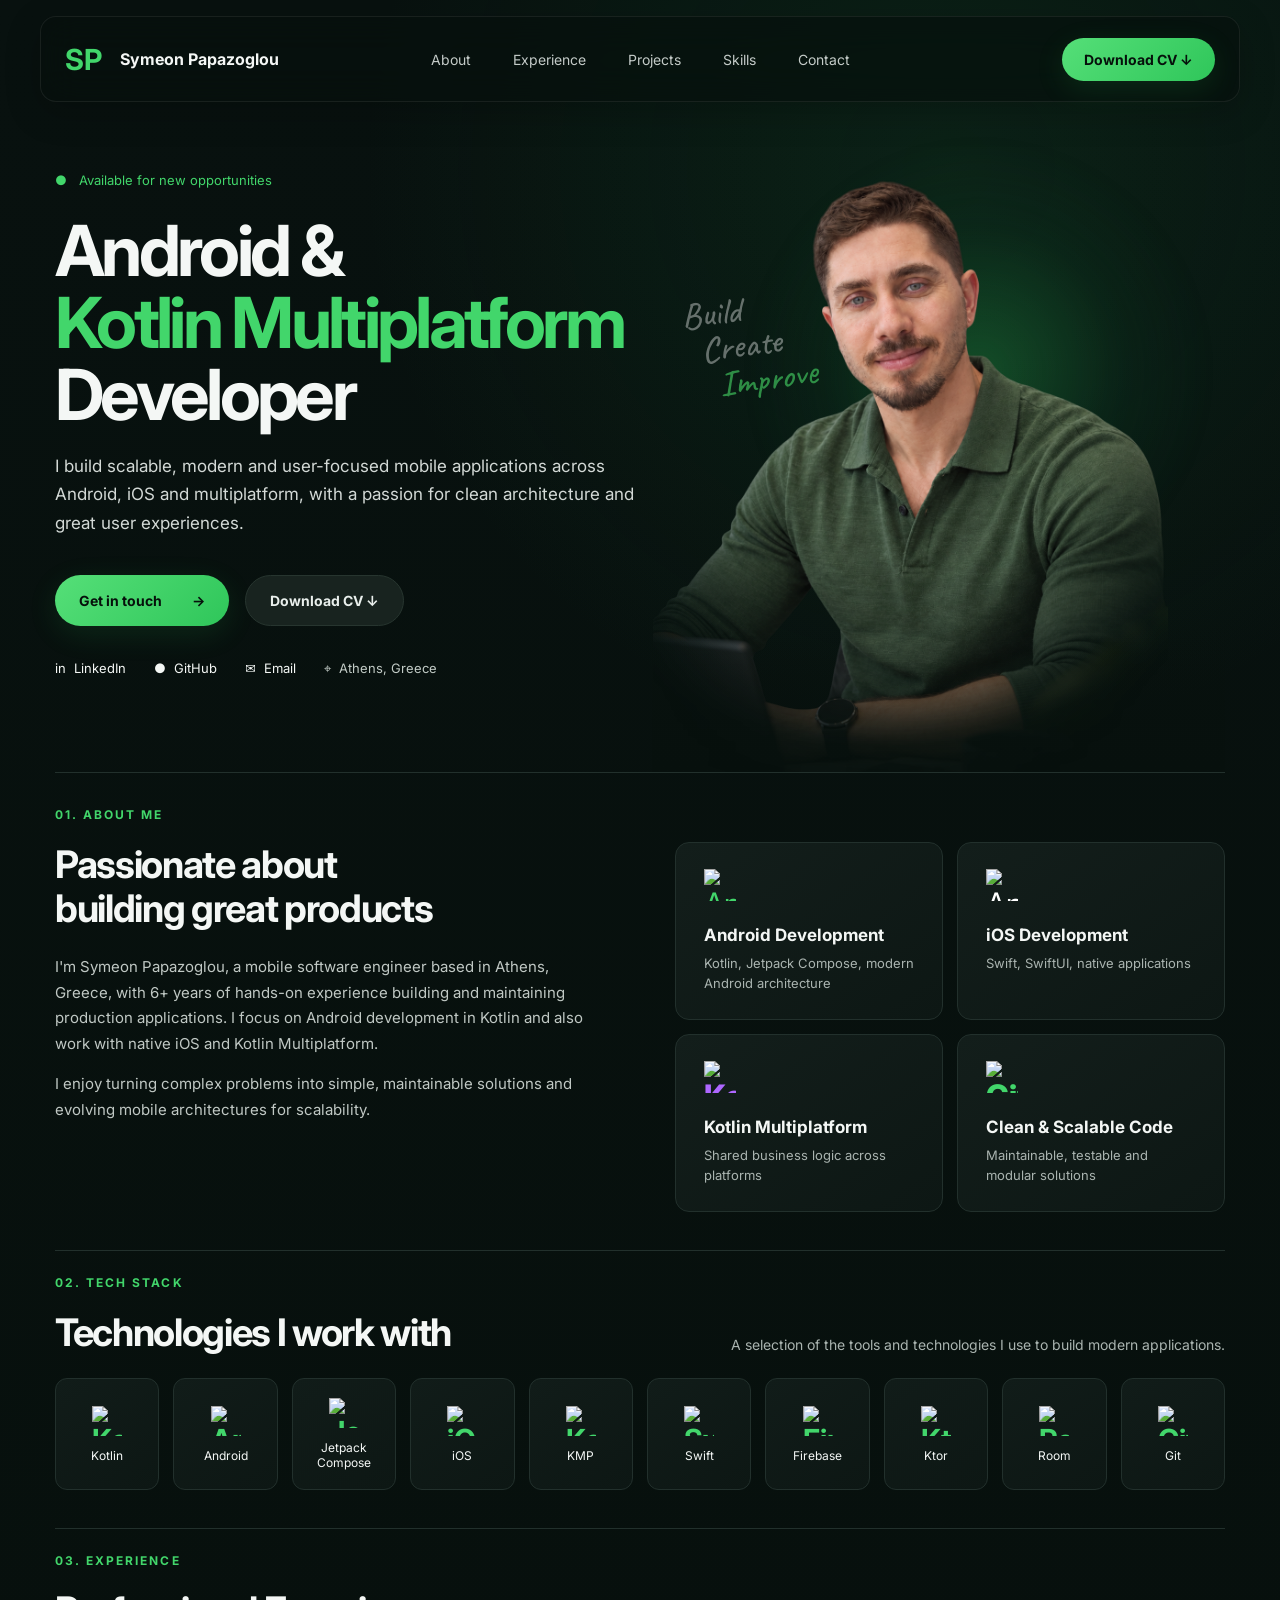
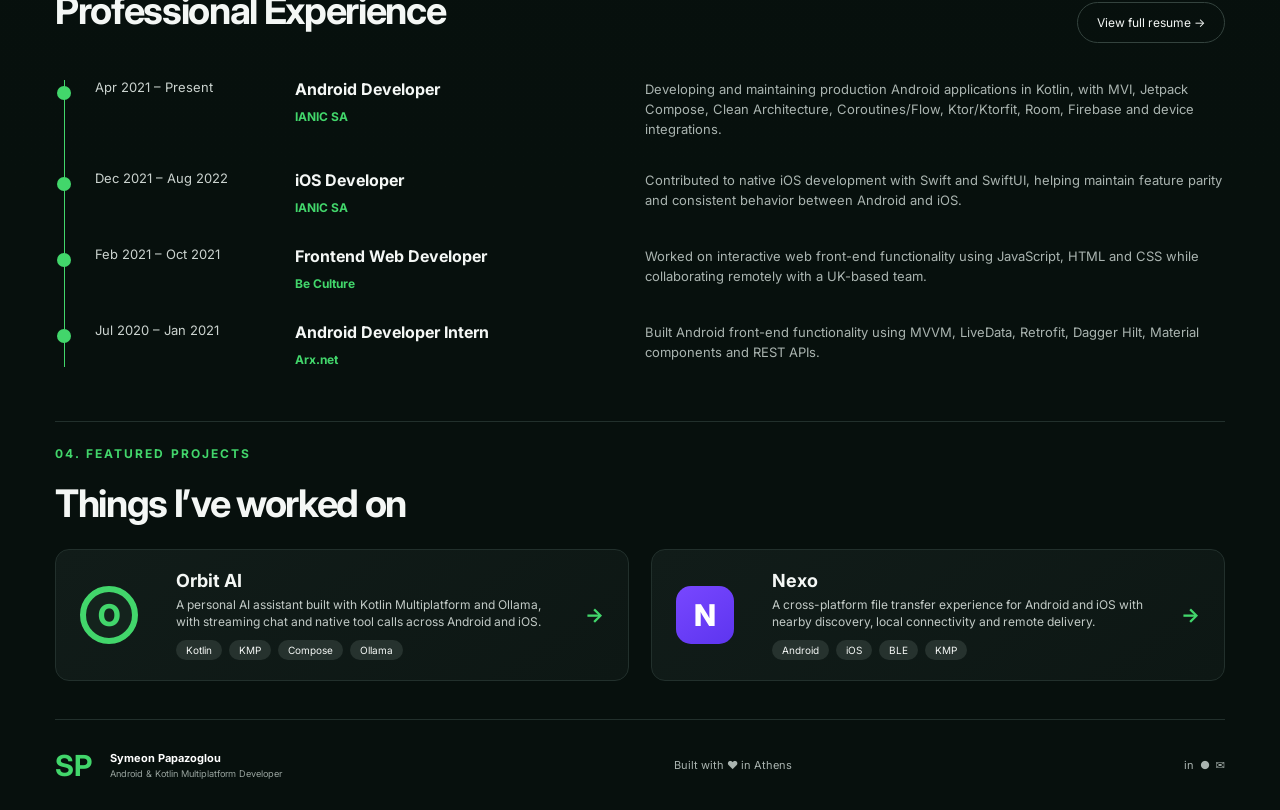
==== commit 401b1750: "add projects pages" ====
--- a/index.html
+++ b/index.html
@@ -3,12 +3,12 @@
 <main id="top">
 <section class="hero wrap"><div class="hero-copy"><div class="available">● &nbsp; Available for new opportunities</div><h1>Android &amp;<br><em>Kotlin Multiplatform</em><br>Developer</h1><p>I build scalable, modern and user-focused mobile applications across Android, iOS and multiplatform, with a passion for clean architecture and great user experiences.</p><div class="actions"><a class="pill primary" href="mailto:sppzglou@gmail.com">Get in touch <b>→</b></a><a class="pill secondary" download href="Symeon_Papazoglou_CV.pdf">Download CV ↓</a></div><div class="socials"><a href="https://www.linkedin.com/in/symeon-papazoglou-49155b144" target="_blank">in&nbsp; LinkedIn</a><a href="https://github.com/ppzglou" target="_blank">●&nbsp; GitHub</a><a href="mailto:sppzglou@gmail.com">✉&nbsp; Email</a><span>⌖&nbsp; Athens, Greece</span></div></div><div class="portrait"><div class="glow"></div><div class="scribble">Build<br><span>Create</span><br><i>Improve</i></div><img alt="Symeon Papazoglou" src="profile.png"></div></section>
 <section class="section wrap" id="about"><div class="section-tag">01. ABOUT ME</div><div class="about-grid"><div><h2>Passionate about<br>building great products</h2><p class="body-copy">I'm Symeon Papazoglou, a mobile software engineer based in Athens, Greece, with 6+ years of hands-on experience building and maintaining production applications. I focus on Android development in Kotlin and also work with native iOS and Kotlin Multiplatform.</p><p class="body-copy">I enjoy turning complex problems into simple, maintainable solutions and evolving mobile architectures for scalability.</p></div><div class="feature-grid"><article><div class="feature-icon"><img alt="Android" src="https://cdn.simpleicons.org/android/3DDC84"></div><h3>Android Development</h3><p>Kotlin, Jetpack Compose, modern Android architecture</p></article><article><div class="feature-icon apple"><img alt="Apple iOS" src="https://cdn.simpleicons.org/apple/FFFFFF"></div><h3>iOS Development</h3><p>Swift, SwiftUI, native applications</p></article><article><div class="feature-icon kmp"><img alt="Kotlin Multiplatform" src="https://cdn.simpleicons.org/kotlin/7F52FF"></div><h3>Kotlin Multiplatform</h3><p>Shared business logic across platforms</p></article><article><div class="feature-icon code"><img alt="Git" src="https://cdn.simpleicons.org/git/F05032"></div><h3>Clean &amp; Scalable Code</h3><p>Maintainable, testable and modular solutions</p></article></div></div></section>
-<section class="section wrap compact" id="skills"><div class="section-tag">02. TECH STACK</div><div class="section-title-row"><h2>Technologies I work with</h2><p>A selection of the tools and technologies I use to build modern applications.</p></div><div class="tech-row"><div><b><img alt="Kotlin" src="https://cdn.simpleicons.org/kotlin/7F52FF"></b><span>Kotlin</span></div><div><b><img alt="Android" src="https://cdn.simpleicons.org/android/3DDC84"></b><span>Android</span></div><div><b><img alt="Jetpack Compose" src="https://cdn.simpleicons.org/jetpackcompose/4285F4"></b><span>Jetpack<br>Compose</span></div><div><b><img alt="iOS" src="https://cdn.simpleicons.org/apple/FFFFFF"></b><span>iOS</span></div><div><b><img alt="Kotlin Multiplatform" src="https://cdn.simpleicons.org/kotlin/7F52FF"></b><span>KMP</span></div><div><b><img alt="Swift" src="https://cdn.simpleicons.org/swift/F05138"></b><span>Swift</span></div><div><b><img alt="Firebase" src="https://cdn.simpleicons.org/firebase/FFCA28"></b><span>Firebase</span></div><div><b><img alt="Ktor" src="https://cdn.simpleicons.org/ktor/087CFA"></b><span>Ktor</span></div><div><b><img alt="Room / SQLite" src="https://cdn.simpleicons.org/sqlite/003B57"></b><span>Room</span></div><div><b><img alt="Git" src="https://cdn.simpleicons.org/git/F05032"></b><span>Git</span></div></div></section>
+<section class="section wrap compact" id="skills"><div class="section-tag">02. TECH STACK</div><div class="section-title-row"><h2>Technologies I work with</h2><p>A selection of the tools and technologies I use to build modern applications.</p></div><div class="tech-row"><div><b><img alt="Kotlin" src="https://upload.wikimedia.org/wikipedia/commons/7/74/Kotlin_Icon.png?utm_source=commons.wikimedia.org&utm_campaign=index&utm_content=original"></b><span>Kotlin</span></div><div><b><img alt="Android" src="https://cdn.simpleicons.org/android/3DDC84"></b><span>Android</span></div><div><b><img alt="Jetpack Compose" src="https://cdn.simpleicons.org/jetpackcompose/4285F4"></b><span>Jetpack<br>Compose</span></div><div><b><img alt="iOS" src="https://cdn.simpleicons.org/apple/FFFFFF"></b><span>iOS</span></div><div><b><img alt="Kotlin Multiplatform" src="https://cdn.simpleicons.org/kotlin/7F52FF"></b><span>KMP</span></div><div><b><img alt="Swift" src="https://cdn.simpleicons.org/swift/F05138"></b><span>Swift</span></div><div><b><img alt="Firebase" src="https://cdn.simpleicons.org/firebase/FFCA28"></b><span>Firebase</span></div><div><b><img alt="Ktor" src="https://cdn.simpleicons.org/ktor/087CFA"></b><span>Ktor</span></div><div><b><img alt="Room / SQLite" src="https://cdn.simpleicons.org/sqlite/003B57"></b><span>Room</span></div><div><b><img alt="Git" src="https://cdn.simpleicons.org/git/F05032"></b><span>Git</span></div></div></section>
 <section class="section wrap compact" id="experience"><div class="section-tag">03. EXPERIENCE</div><div class="section-title-row"><h2>Professional Experience</h2><a class="outline-pill" href="Symeon_Papazoglou_CV.pdf" target="_blank">View full resume →</a></div><div class="timeline">
 <article><div class="date">Apr 2021 – Present</div><div class="role"><h3>Android Developer</h3><b>IANIC SA</b></div><p>Developing and maintaining production Android applications in Kotlin, with MVI, Jetpack Compose, Clean Architecture, Coroutines/Flow, Ktor/Ktorfit, Room, Firebase and device integrations.</p></article>
 <article><div class="date">Dec 2021 – Aug 2022</div><div class="role"><h3>iOS Developer</h3><b>IANIC SA</b></div><p>Contributed to native iOS development with Swift and SwiftUI, helping maintain feature parity and consistent behavior between Android and iOS.</p></article>
 <article><div class="date">Feb 2021 – Oct 2021</div><div class="role"><h3>Frontend Web Developer</h3><b>Be Culture</b></div><p>Worked on interactive web front-end functionality using JavaScript, HTML and CSS while collaborating remotely with a UK-based team.</p></article>
 <article><div class="date">Jul 2020 – Jan 2021</div><div class="role"><h3>Android Developer Intern</h3><b>Arx.net</b></div><p>Built Android front-end functionality using MVVM, LiveData, Retrofit, Dagger Hilt, Material components and REST APIs.</p></article></div></section>
-<section class="section wrap compact" id="projects"><div class="section-tag">04. FEATURED PROJECTS</div><div class="section-title-row"><h2>Things I’ve worked on</h2></div><div class="project-grid"><article><div class="project-logo orbit">O</div><div><h3>Orbit AI</h3><p>A personal AI assistant built with Kotlin Multiplatform and Ollama, with streaming chat and tool calls for alarms, calendar events, reminders and app actions.</p><div class="chips"><span>Kotlin</span><span>KMP</span><span>Compose</span><span>Ollama</span></div></div><b class="arrow">→</b></article><article><div class="project-logo nexo">✣</div><div><h3>Nexo</h3><p>A cross-platform local file transfer app for iOS and Android without internet, using BLE discovery and local Wi-Fi connectivity.</p><div class="chips"><span>Android</span><span>iOS</span><span>BLE</span><span>KMP</span></div></div><b class="arrow">→</b></article></div></section>
+<section class="section wrap compact" id="projects"><div class="section-tag">04. FEATURED PROJECTS</div><div class="section-title-row"><h2>Things I’ve worked on</h2></div><div class="project-grid"><a aria-label="View Orbit AI project" class="project-card" href="orbit-ai.html"><div class="project-logo orbit">O</div><div><h3>Orbit AI</h3><p>A personal AI assistant built with Kotlin Multiplatform and Ollama, with streaming chat and native tool calls across Android and iOS.</p><div class="chips"><span>Kotlin</span><span>KMP</span><span>Compose</span><span>Ollama</span></div></div><b class="arrow">→</b></a><a aria-label="View Nexo project" class="project-card" href="nexo.html"><div class="project-logo nexo">N</div><div><h3>Nexo</h3><p>A cross-platform file transfer experience for Android and iOS with nearby discovery, local connectivity and remote delivery.</p><div class="chips"><span>Android</span><span>iOS</span><span>BLE</span><span>KMP</span></div></div><b class="arrow">→</b></a></div></section>
 </main><footer class="wrap footer" id="contact"><div class="brand"><b>SP</b><span>Symeon Papazoglou<small>Android &amp; Kotlin Multiplatform Developer</small></span></div><span>Built with ♥ in Athens</span><div><a href="https://www.linkedin.com/in/symeon-papazoglou-49155b144">in</a>&nbsp;&nbsp;<a href="https://github.com/ppzglou">●</a>&nbsp;&nbsp;<a href="mailto:sppzglou@gmail.com">✉</a></div></footer>
 </body></html>
--- a/styles.css
+++ b/styles.css
@@ -1,4 +1,4 @@
-:root{--bg:#07100d;--panel:#101a17;--panel2:#131e1b;--line:#22302c;--text:#f4f7f5;--muted:#aab4b0;--green:#42d66b;--green2:#2ec95b;--max:1440px}*{box-sizing:border-box}html{scroll-behavior:smooth;background:var(--bg);overscroll-behavior:none}body{margin:0;min-height:100vh;overscroll-behavior:none;background:radial-gradient(circle at 74% 7%,rgba(24,111,58,.18),transparent 24%),linear-gradient(180deg,#08110f,#07100d 75%);color:var(--text);font-family:Inter,system-ui,sans-serif}.wrap{width:min(calc(100% - 110px),var(--max));margin:auto}a{color:inherit;text-decoration:none}.nav{height:86px;display:grid;grid-template-columns:1fr auto 1fr;align-items:center;gap:42px}.brand{display:flex;align-items:center;gap:18px;font-weight:700}.brand>b{font-size:29px;color:var(--green)}.nav nav{display:flex;gap:42px;color:#c4cbc8;font-size:14px}.nav>.pill{justify-self:end}.pill{display:inline-flex;align-items:center;justify-content:center;gap:30px;border-radius:999px;padding:16px 24px;font-size:14px;font-weight:700}.pill.primary{background:linear-gradient(135deg,#55df78,#2fc65a);color:#06100b;box-shadow:0 8px 30px rgba(48,203,91,.12)}.pill.secondary{background:#18231f;border:1px solid #27352f;color:#e9efec}.pill.small{padding:13px 22px}.hero{min-height:670px;display:grid;grid-template-columns:1.02fr .98fr;align-items:stretch;border-bottom:1px solid var(--line)}.hero-copy{padding:70px 0 58px;position:relative;z-index:2}.available{color:var(--green);font-size:13px;margin-bottom:27px}.hero h1{font-size:clamp(54px,5.5vw,84px);line-height:1.02;letter-spacing:-.052em;margin:0 0 22px}.hero h1 em{font-style:normal;color:var(--green)}.hero-copy>p{max-width:680px;color:#d3d9d6;font-size:17px;line-height:1.65}.actions{display:flex;gap:16px;margin:38px 0 34px}.socials{display:flex;gap:28px;align-items:center;flex-wrap:wrap;font-size:13px}.socials span{color:#c2cbc6}.portrait{position:relative;overflow:hidden;min-height:670px}.portrait:after{content:"";position:absolute;inset:auto 0 0;height:22%;background:linear-gradient(transparent,var(--bg));pointer-events:none}.portrait img{position:absolute;height:96%;width:auto;max-width:none;right:-2%;bottom:-2%;z-index:2}.glow{position:absolute;width:80%;aspect-ratio:1;border-radius:50%;right:3%;top:6%;background:radial-gradient(circle,rgba(39,172,81,.35),rgba(14,79,43,.14) 45%,transparent 70%);filter:blur(10px)}.scribble{position:absolute;z-index:3;left:6%;top:28%;font:500 36px/1 Caveat,cursive;color:rgba(255,255,255,.38);transform:rotate(-8deg)}.scribble span{margin-left:15px}.scribble i{font-style:normal;margin-left:28px;color:rgba(72,219,104,.6)}.section{padding:34px 0 38px;border-bottom:1px solid var(--line)}.section.compact{padding-top:24px}.section-tag{font-size:12px;font-weight:700;letter-spacing:.17em;color:var(--green);margin-bottom:20px}.about-grid{display:grid;grid-template-columns:1fr 1fr;gap:70px}.section h2{font-size:38px;letter-spacing:-.035em;line-height:1.16;margin:0 0 24px}.body-copy{max-width:650px;color:#c0c8c4;font-size:15px;line-height:1.7}.feature-grid{display:grid;grid-template-columns:1fr 1fr;gap:14px}.feature-grid article{background:linear-gradient(145deg,var(--panel2),#0d1714);border:1px solid var(--line);border-radius:14px;padding:26px 28px;min-height:170px}.feature-icon{font-size:31px;color:var(--green);height:42px}.feature-icon.apple{color:white}.feature-icon.kmp{color:#ae67ff;font-weight:800}.feature-icon.code{font-weight:800}.feature-grid h3{font-size:17px;margin:14px 0 9px}.feature-grid p{color:var(--muted);font-size:13px;line-height:1.5;margin:0}.section-title-row{display:flex;align-items:center;justify-content:space-between;gap:25px}.section-title-row>p{color:var(--muted);font-size:14px}.tech-row{display:grid;grid-template-columns:repeat(10,1fr);gap:14px}.tech-row>div{min-height:112px;background:linear-gradient(145deg,#111c19,#0d1714);border:1px solid var(--line);border-radius:12px;display:flex;flex-direction:column;align-items:center;justify-content:center;gap:12px;text-align:center}.tech-row b{font-size:29px;color:var(--green)}.tech-row span{font-size:12px}.outline-pill{border:1px solid #34433e;border-radius:999px;padding:12px 19px;font-size:12px}.timeline{position:relative;margin-top:8px}.timeline:before{content:"";position:absolute;left:9px;top:16px;bottom:16px;width:1px;background:var(--green)}.timeline article{position:relative;display:grid;grid-template-columns:180px 330px 1fr;gap:20px;padding:15px 0 15px 40px;align-items:start}.timeline article:before{content:"";position:absolute;left:2px;top:22px;width:14px;height:14px;background:var(--green);border-radius:50%}.date{font-size:13px;color:#cbd3cf}.role h3{font-size:16px;margin:0 0 6px}.role b{font-size:12px;color:var(--green)}.timeline p{font-size:13px;line-height:1.55;color:var(--muted);margin:0}.project-grid{display:grid;grid-template-columns:1fr 1fr;gap:22px}.project-grid article{position:relative;display:grid;grid-template-columns:78px 1fr auto;gap:18px;align-items:center;background:linear-gradient(145deg,#111c19,#0d1714);border:1px solid var(--line);border-radius:14px;padding:20px 24px}.project-logo{width:58px;height:58px;border-radius:12px;display:grid;place-items:center;font-size:30px;font-weight:800;background:#14231d}.orbit{color:var(--green);border:6px solid var(--green);border-radius:50%}.nexo{color:#23b8e6}.project-grid h3{margin:0 0 5px;font-size:18px}.project-grid p{color:#c2cac6;font-size:12px;line-height:1.45;margin:0}.chips{display:flex;gap:7px;margin-top:10px;flex-wrap:wrap}.chips span{font-size:10px;padding:4px 10px;border-radius:999px;background:#26322e}.arrow{color:var(--green);font-size:20px}.footer{min-height:90px;display:flex;justify-content:space-between;align-items:center;color:#aab4b0;font-size:11px}.footer .brand span{display:flex;flex-direction:column;color:white}.footer small{color:#98a39e;font-weight:400;margin-top:3px}
+:root{--bg:#07100d;--panel:#101a17;--panel2:#131e1b;--line:#22302c;--text:#f4f7f5;--muted:#aab4b0;--green:#42d66b;--green2:#2ec95b;--max:1440px}*{box-sizing:border-box}html{scroll-behavior:smooth;background:var(--bg);overscroll-behavior:none}body{margin:0;min-height:100vh;overscroll-behavior:none;background:radial-gradient(circle at 74% 7%,rgba(24,111,58,.18),transparent 24%),linear-gradient(180deg,#08110f,#07100d 75%);color:var(--text);font-family:Inter,system-ui,sans-serif}.wrap{width:min(calc(100% - 110px),var(--max));margin:auto}a{color:inherit;text-decoration:none}.nav{height:86px;display:grid;grid-template-columns:1fr auto 1fr;align-items:center;gap:42px}.brand{display:flex;align-items:center;gap:18px;font-weight:700}.brand>b{font-size:29px;color:var(--green)}.nav nav{display:flex;gap:42px;color:#c4cbc8;font-size:14px}.nav>.pill{justify-self:end}.pill{display:inline-flex;align-items:center;justify-content:center;gap:30px;border-radius:999px;padding:16px 24px;font-size:14px;font-weight:700}.pill.primary{background:linear-gradient(135deg,#55df78,#2fc65a);color:#06100b;box-shadow:0 8px 30px rgba(48,203,91,.12)}.pill.secondary{background:#18231f;border:1px solid #27352f;color:#e9efec}.pill.small{padding:13px 22px}.hero{min-height:670px;display:grid;grid-template-columns:1.02fr .98fr;align-items:stretch;border-bottom:1px solid var(--line)}.hero-copy{padding:70px 0 58px;position:relative;z-index:2}.available{color:var(--green);font-size:13px;margin-bottom:27px}.hero h1{font-size:clamp(54px,5.5vw,84px);line-height:1.02;letter-spacing:-.052em;margin:0 0 22px}.hero h1 em{font-style:normal;color:var(--green)}.hero-copy>p{max-width:680px;color:#d3d9d6;font-size:17px;line-height:1.65}.actions{display:flex;gap:16px;margin:38px 0 34px}.socials{display:flex;gap:28px;align-items:center;flex-wrap:wrap;font-size:13px}.socials span{color:#c2cbc6}.portrait{position:relative;overflow:hidden;min-height:670px}.portrait:after{content:"";position:absolute;inset:auto 0 0;height:22%;background:linear-gradient(transparent,var(--bg));pointer-events:none}.portrait img{position:absolute;height:96%;width:auto;max-width:none;right:10%;bottom:-2%;z-index:2}.glow{position:absolute;width:80%;aspect-ratio:1;border-radius:50%;right:3%;top:6%;background:radial-gradient(circle,rgba(39,172,81,.35),rgba(14,79,43,.14) 45%,transparent 70%);filter:blur(10px)}.scribble{position:absolute;z-index:3;left:6%;top:28%;font:500 36px/1 Caveat,cursive;color:rgba(255,255,255,.38);transform:rotate(-8deg)}.scribble span{margin-left:15px}.scribble i{font-style:normal;margin-left:28px;color:rgba(72,219,104,.6)}.section{padding:34px 0 38px;border-bottom:1px solid var(--line)}.section.compact{padding-top:24px}.section-tag{font-size:12px;font-weight:700;letter-spacing:.17em;color:var(--green);margin-bottom:20px}.about-grid{display:grid;grid-template-columns:1fr 1fr;gap:70px}.section h2{font-size:38px;letter-spacing:-.035em;line-height:1.16;margin:0 0 24px}.body-copy{max-width:650px;color:#c0c8c4;font-size:15px;line-height:1.7}.feature-grid{display:grid;grid-template-columns:1fr 1fr;gap:14px}.feature-grid article{background:linear-gradient(145deg,var(--panel2),#0d1714);border:1px solid var(--line);border-radius:14px;padding:26px 28px;min-height:170px}.feature-icon{font-size:31px;color:var(--green);height:42px}.feature-icon.apple{color:white}.feature-icon.kmp{color:#ae67ff;font-weight:800}.feature-icon.code{font-weight:800}.feature-grid h3{font-size:17px;margin:14px 0 9px}.feature-grid p{color:var(--muted);font-size:13px;line-height:1.5;margin:0}.section-title-row{display:flex;align-items:center;justify-content:space-between;gap:25px}.section-title-row>p{color:var(--muted);font-size:14px}.tech-row{display:grid;grid-template-columns:repeat(10,1fr);gap:14px}.tech-row>div{min-height:112px;background:linear-gradient(145deg,#111c19,#0d1714);border:1px solid var(--line);border-radius:12px;display:flex;flex-direction:column;align-items:center;justify-content:center;gap:12px;text-align:center}.tech-row b{font-size:29px;color:var(--green)}.tech-row span{font-size:12px}.outline-pill{border:1px solid #34433e;border-radius:999px;padding:12px 19px;font-size:12px}.timeline{position:relative;margin-top:8px}.timeline:before{content:"";position:absolute;left:9px;top:16px;bottom:16px;width:1px;background:var(--green)}.timeline article{position:relative;display:grid;grid-template-columns:180px 330px 1fr;gap:20px;padding:15px 0 15px 40px;align-items:start}.timeline article:before{content:"";position:absolute;left:2px;top:22px;width:14px;height:14px;background:var(--green);border-radius:50%}.date{font-size:13px;color:#cbd3cf}.role h3{font-size:16px;margin:0 0 6px}.role b{font-size:12px;color:var(--green)}.timeline p{font-size:13px;line-height:1.55;color:var(--muted);margin:0}.project-grid{display:grid;grid-template-columns:1fr 1fr;gap:22px}.project-grid article{position:relative;display:grid;grid-template-columns:78px 1fr auto;gap:18px;align-items:center;background:linear-gradient(145deg,#111c19,#0d1714);border:1px solid var(--line);border-radius:14px;padding:20px 24px}.project-logo{width:58px;height:58px;border-radius:12px;display:grid;place-items:center;font-size:30px;font-weight:800;background:#14231d}.orbit{color:var(--green);border:6px solid var(--green);border-radius:50%}.nexo{color:#23b8e6}.project-grid h3{margin:0 0 5px;font-size:18px}.project-grid p{color:#c2cac6;font-size:12px;line-height:1.45;margin:0}.chips{display:flex;gap:7px;margin-top:10px;flex-wrap:wrap}.chips span{font-size:10px;padding:4px 10px;border-radius:999px;background:#26322e}.arrow{color:var(--green);font-size:20px}.footer{min-height:90px;display:flex;justify-content:space-between;align-items:center;color:#aab4b0;font-size:11px}.footer .brand span{display:flex;flex-direction:column;color:white}.footer small{color:#98a39e;font-weight:400;margin-top:3px}
 @media(max-width:1000px){.wrap{width:min(calc(100% - 40px),var(--max))}.nav nav{display:none}.nav{grid-template-columns:1fr auto}.hero{grid-template-columns:1fr;}.portrait{min-height:560px}.about-grid{grid-template-columns:1fr}.tech-row{grid-template-columns:repeat(5,1fr)}.timeline article{grid-template-columns:150px 240px 1fr}.project-grid{grid-template-columns:1fr}}
 @media(max-width:650px){.brand span{display:none}.hero-copy{padding-top:45px}.hero h1{font-size:48px}.portrait{min-height:470px}.portrait img{height:94%;right:-25%}.scribble{font-size:26px}.feature-grid{grid-template-columns:1fr}.tech-row{grid-template-columns:repeat(2,1fr)}.section-title-row{align-items:flex-start;flex-direction:column}.timeline article{grid-template-columns:1fr;gap:5px;padding-left:34px}.project-grid article{grid-template-columns:62px 1fr}.project-grid .arrow{display:none}.footer{gap:20px;flex-direction:column;justify-content:center;padding:25px 0}.actions{flex-direction:column;align-items:stretch}.socials{gap:15px}}
 
@@ -25,3 +25,12 @@
 
 /* Official technology brand icons */
 .feature-icon img{width:32px;height:32px;display:block;object-fit:contain}.tech-row b img{width:30px;height:30px;display:block;object-fit:contain}
+
+/* Project links */
+.project-grid .project-card{position:relative;display:grid;grid-template-columns:78px 1fr auto;gap:18px;align-items:center;background:linear-gradient(145deg,#111c19,#0d1714);border:1px solid var(--line);border-radius:14px;padding:20px 24px;transition:transform .2s ease,border-color .2s ease,background .2s ease}.project-grid .project-card:hover{transform:translateY(-3px);border-color:rgba(66,214,107,.42);background:linear-gradient(145deg,#14211d,#0f1916)}
+
+/* Project detail pages */
+.project-page{background:radial-gradient(circle at 75% 8%,rgba(24,111,58,.20),transparent 26%),linear-gradient(180deg,#08110f,#07100d 78%)}
+.project-page .nav .project-back{color:#c4cbc8;font-size:14px}.project-main{padding-top:132px}.project-hero{display:grid;grid-template-columns:1.05fr .95fr;gap:70px;align-items:center;padding:70px 0 76px;border-bottom:1px solid var(--line)}.project-kicker{font-size:12px;font-weight:700;letter-spacing:.17em;color:var(--green);margin-bottom:20px}.project-hero h1{font-size:clamp(54px,7vw,94px);letter-spacing:-.055em;line-height:.95;margin:0 0 25px}.project-hero h1 em{font-style:normal;color:var(--green)}.project-lead{font-size:18px;line-height:1.7;color:#c9d1cd;max-width:720px}.project-meta{display:flex;gap:10px;flex-wrap:wrap;margin-top:30px}.project-meta span{border:1px solid #31413b;background:#111c19;border-radius:999px;padding:8px 13px;font-size:11px;color:#dbe2df}.project-hero-art{min-height:520px;display:flex;justify-content:center;align-items:center;position:relative}.project-hero-art:before{content:"";position:absolute;width:72%;aspect-ratio:1;border-radius:50%;background:radial-gradient(circle,rgba(66,214,107,.24),rgba(66,214,107,.04) 48%,transparent 70%);filter:blur(8px)}.phone-frame{position:relative;z-index:2;width:min(310px,80%);border-radius:38px;overflow:hidden;border:8px solid #18231f;box-shadow:0 35px 90px rgba(0,0,0,.42)}.phone-frame img,.phone-frame video{width:100%;display:block}.orbit-video{background:#fff;aspect-ratio:884/1920;object-fit:cover}.project-section{padding:62px 0;border-bottom:1px solid var(--line)}.project-section-head{display:grid;grid-template-columns:240px 1fr;gap:50px;margin-bottom:35px}.project-section h2{font-size:36px;letter-spacing:-.035em;margin:0}.project-section-head p{max-width:760px;color:var(--muted);line-height:1.7;margin:0}.project-feature-grid{display:grid;grid-template-columns:repeat(3,1fr);gap:16px}.project-feature{background:linear-gradient(145deg,#111c19,#0d1714);border:1px solid var(--line);border-radius:15px;padding:26px;min-height:178px}.project-feature b{display:block;color:var(--green);font-size:12px;letter-spacing:.1em;margin-bottom:16px}.project-feature h3{font-size:18px;margin:0 0 10px}.project-feature p{color:var(--muted);font-size:13px;line-height:1.6;margin:0}.architecture{display:grid;grid-template-columns:repeat(5,1fr);gap:12px}.architecture div{position:relative;text-align:center;padding:18px 12px;background:#101a17;border:1px solid var(--line);border-radius:12px;font-size:12px;font-weight:700}.architecture div:not(:last-child):after{content:"→";position:absolute;right:-12px;top:50%;transform:translateY(-50%);color:var(--green);z-index:2}.gallery{display:grid;grid-template-columns:repeat(5,1fr);gap:16px;align-items:start}.gallery figure{margin:0}.gallery img{width:100%;border-radius:22px;border:1px solid rgba(255,255,255,.12);box-shadow:0 18px 45px rgba(0,0,0,.28)}.gallery figcaption{font-size:11px;color:var(--muted);text-align:center;margin-top:10px}.project-cta{display:flex;justify-content:space-between;gap:30px;align-items:center;padding:62px 0 75px}.project-cta h2{margin:0;font-size:36px}.project-cta p{color:var(--muted);margin:8px 0 0}.project-cta .actions{margin:0}.nexo-accent{color:#7a58ff}.project-logo.nexo{color:#fff;background:linear-gradient(145deg,#7847ff,#5d35ef);border-radius:15px}.nexo-page .project-kicker,.nexo-page .project-feature b{color:#8d72ff}.nexo-page .project-hero h1 em{color:#8d72ff}.nexo-page .project-hero-art:before{background:radial-gradient(circle,rgba(125,87,255,.28),rgba(34,193,201,.08) 45%,transparent 70%)}
+@media(max-width:1000px){.project-hero{grid-template-columns:1fr;gap:24px}.project-hero-art{min-height:460px}.project-feature-grid{grid-template-columns:1fr 1fr}.architecture{grid-template-columns:1fr}.architecture div:not(:last-child):after{content:"↓";right:50%;top:auto;bottom:-15px;transform:translateX(50%)}.gallery{grid-template-columns:repeat(3,1fr)}.project-section-head{grid-template-columns:1fr;gap:14px}}
+@media(max-width:650px){.project-main{padding-top:100px}.project-hero{padding-top:40px}.project-hero h1{font-size:56px}.project-feature-grid{grid-template-columns:1fr}.gallery{grid-template-columns:1fr 1fr}.project-cta{align-items:flex-start;flex-direction:column}.project-page .nav .brand span{display:flex}.project-page .nav nav{display:none}.project-page .nav>.pill{display:none}.project-page .nav{grid-template-columns:1fr auto}.project-grid .project-card{grid-template-columns:62px 1fr}.project-grid .project-card .arrow{display:none}}
